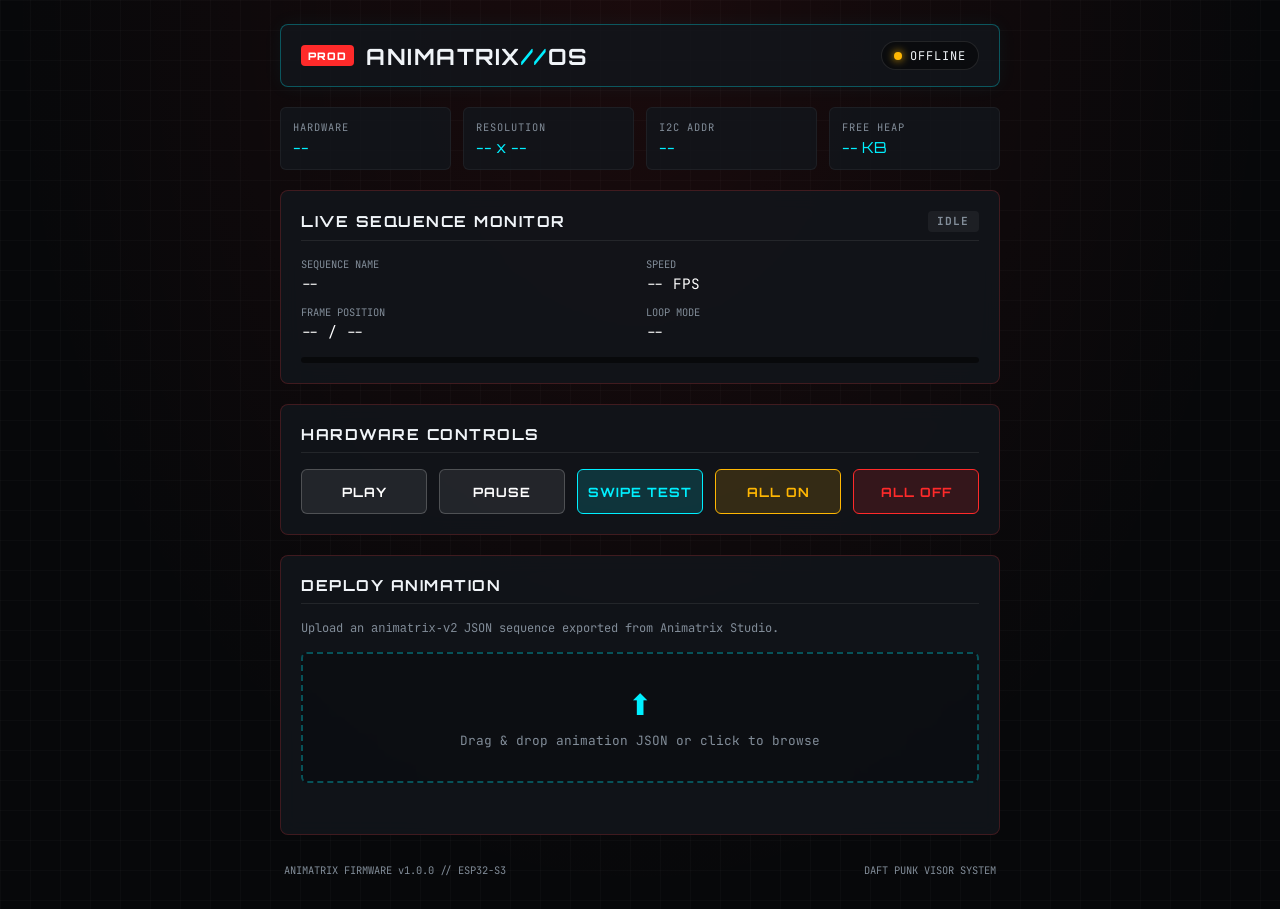
==== firmware/animatrix/data/index.html @ f4d52cc5 "started new firmware (animatrix) with support for new json animation script schema per the website d" ====
<!DOCTYPE html>
<html lang="en">
<head>
    <meta charset="UTF-8">
    <meta name="viewport" content="width=device-width, initial-scale=1.0">
    <title>ANIMATRIX // Matrix Terminal</title>
    <link rel="stylesheet" href="style.css">
    <link rel="preconnect" href="https://fonts.googleapis.com">
    <link rel="preconnect" href="https://fonts.gstatic.com" crossorigin>
    <link href="https://fonts.googleapis.com/css2?family=Orbitron:wght@500;700;900&family=JetBrains+Mono:wght@400;600&display=swap" rel="stylesheet">
</head>
<body>
    <div class="hud-container">
        <!-- Header -->
        <header class="hud-header">
            <div class="brand">
                <div class="brand-badge">PROD</div>
                <h1>ANIMATRIX<span class="highlight">//</span>OS</h1>
            </div>
            <div class="system-status-pill" id="connPill">
                <span class="status-dot"></span>
                <span id="connStatusText">CONNECTING...</span>
            </div>
        </header>

        <!-- Hardware Telemetry Bar -->
        <div class="telemetry-bar">
            <div class="telemetry-item">
                <span class="label">HARDWARE</span>
                <span class="value" id="matrixType">--</span>
            </div>
            <div class="telemetry-item">
                <span class="label">RESOLUTION</span>
                <span class="value" id="matrixRes">-- x --</span>
            </div>
            <div class="telemetry-item">
                <span class="label">I2C ADDR</span>
                <span class="value" id="i2cAddr">--</span>
            </div>
            <div class="telemetry-item">
                <span class="label">FREE HEAP</span>
                <span class="value" id="freeHeap">-- KB</span>
            </div>
        </div>

        <!-- Live Animation Monitor -->
        <section class="panel monitor-panel">
            <div class="panel-header">
                <h2>LIVE SEQUENCE MONITOR</h2>
                <div class="play-state-indicator" id="playStateBadge">IDLE</div>
            </div>
            <div class="anim-meta-grid">
                <div class="meta-field">
                    <span class="meta-label">SEQUENCE NAME</span>
                    <span class="meta-val" id="animName">--</span>
                </div>
                <div class="meta-field">
                    <span class="meta-label">SPEED</span>
                    <span class="meta-val" id="animFps">-- FPS</span>
                </div>
                <div class="meta-field">
                    <span class="meta-label">FRAME POSITION</span>
                    <span class="meta-val" id="animFrames">-- / --</span>
                </div>
                <div class="meta-field">
                    <span class="meta-label">LOOP MODE</span>
                    <span class="meta-val" id="animLoop">--</span>
                </div>
            </div>

            <!-- Frame progress bar -->
            <div class="progress-track">
                <div class="progress-fill" id="frameProgress"></div>
            </div>
        </section>

        <!-- Quick Controls -->
        <section class="panel control-panel">
            <div class="panel-header">
                <h2>HARDWARE CONTROLS</h2>
            </div>
            <div class="btn-grid">
                <button class="btn btn-action" onclick="triggerAction('play')">PLAY</button>
                <button class="btn btn-action" onclick="triggerAction('pause')">PAUSE</button>
                <button class="btn btn-accent" onclick="triggerAction('test')">SWIPE TEST</button>
                <button class="btn btn-warning" onclick="triggerAction('all_on')">ALL ON</button>
                <button class="btn btn-danger" onclick="triggerAction('all_off')">ALL OFF</button>
            </div>
        </section>

        <!-- Animation Upload -->
        <section class="panel upload-panel">
            <div class="panel-header">
                <h2>DEPLOY ANIMATION</h2>
            </div>
            <p class="panel-desc">Upload an <code>animatrix-v2</code> JSON sequence exported from Animatrix Studio.</p>
            
            <div class="drop-zone" id="dropZone">
                <div class="drop-icon">⬆</div>
                <p>Drag & drop animation JSON or click to browse</p>
                <input type="file" id="fileInput" accept=".json" style="display:none">
            </div>

            <div id="statusMessage" class="status-msg"></div>
        </section>

        <footer class="hud-footer">
            <span>ANIMATRIX FIRMWARE v1.0.0 // ESP32-S3</span>
            <span>DAFT PUNK VISOR SYSTEM</span>
        </footer>
    </div>

    <script src="script.js"></script>
</body>
</html>
---- firmware/animatrix/data/style.css ----
:root {
    --bg-dark: #07080a;
    --card-bg: rgba(18, 22, 28, 0.85);
    --border-color: rgba(255, 60, 60, 0.2);
    --border-accent: rgba(0, 240, 255, 0.3);
    --text-primary: #f0f4f8;
    --text-muted: #828d99;
    --red-glow: #ff2a2a;
    --cyan-glow: #00f0ff;
    --warning-yellow: #ffb703;
    --font-heading: 'Orbitron', -apple-system, sans-serif;
    --font-mono: 'JetBrains Mono', monospace;
}

* {
    box-sizing: border-box;
    margin: 0;
    padding: 0;
}

body {
    font-family: var(--font-mono);
    background-color: var(--bg-dark);
    background-image: 
        radial-gradient(ellipse at top, rgba(255, 42, 42, 0.08), transparent 70%),
        linear-gradient(rgba(255, 255, 255, 0.02) 1px, transparent 1px),
        linear-gradient(90deg, rgba(255, 255, 255, 0.02) 1px, transparent 1px);
    background-size: 100% 100%, 30px 30px, 30px 30px;
    color: var(--text-primary);
    min-height: 100vh;
    padding: 1.5rem;
    display: flex;
    justify-content: center;
    align-items: flex-start;
}

.hud-container {
    width: 100%;
    max-width: 720px;
    display: flex;
    flex-direction: column;
    gap: 1.25rem;
}

/* Header */
.hud-header {
    display: flex;
    justify-content: space-between;
    align-items: center;
    padding: 1rem 1.25rem;
    background: var(--card-bg);
    border: 1px solid var(--border-accent);
    border-radius: 8px;
    box-shadow: 0 0 20px rgba(0, 240, 255, 0.05);
}

.brand {
    display: flex;
    align-items: center;
    gap: 0.75rem;
}

.brand-badge {
    font-family: var(--font-heading);
    font-size: 0.65rem;
    font-weight: 900;
    background: var(--red-glow);
    color: #fff;
    padding: 0.2rem 0.45rem;
    border-radius: 4px;
    letter-spacing: 1px;
}

h1 {
    font-family: var(--font-heading);
    font-size: 1.4rem;
    font-weight: 700;
    letter-spacing: 1.5px;
}

.highlight {
    color: var(--cyan-glow);
}

.system-status-pill {
    display: flex;
    align-items: center;
    gap: 0.5rem;
    font-size: 0.75rem;
    letter-spacing: 1px;
    background: rgba(0, 0, 0, 0.4);
    padding: 0.35rem 0.75rem;
    border-radius: 20px;
    border: 1px solid rgba(255, 255, 255, 0.1);
}

.status-dot {
    width: 8px;
    height: 8px;
    border-radius: 50%;
    background: var(--warning-yellow);
    box-shadow: 0 0 8px var(--warning-yellow);
    animation: pulse 2s infinite;
}

.connected .status-dot {
    background: #00ff88;
    box-shadow: 0 0 8px #00ff88;
}

/* Telemetry */
.telemetry-bar {
    display: grid;
    grid-template-columns: repeat(auto-fit, minmax(130px, 1fr));
    gap: 0.75rem;
}

.telemetry-item {
    background: var(--card-bg);
    padding: 0.75rem;
    border-radius: 6px;
    border: 1px solid rgba(255, 255, 255, 0.05);
    display: flex;
    flex-direction: column;
    gap: 0.25rem;
}

.telemetry-item .label {
    font-size: 0.65rem;
    color: var(--text-muted);
    letter-spacing: 1px;
}

.telemetry-item .value {
    font-family: var(--font-heading);
    font-size: 0.95rem;
    color: var(--cyan-glow);
}

/* Panels */
.panel {
    background: var(--card-bg);
    border: 1px solid var(--border-color);
    border-radius: 8px;
    padding: 1.25rem;
    backdrop-filter: blur(10px);
}

.panel-header {
    display: flex;
    justify-content: space-between;
    align-items: center;
    margin-bottom: 1rem;
    border-bottom: 1px solid rgba(255, 255, 255, 0.08);
    padding-bottom: 0.5rem;
}

h2 {
    font-family: var(--font-heading);
    font-size: 0.95rem;
    letter-spacing: 1.5px;
    color: var(--text-primary);
}

.play-state-indicator {
    font-size: 0.7rem;
    font-weight: 700;
    letter-spacing: 1px;
    padding: 0.2rem 0.6rem;
    border-radius: 4px;
    background: rgba(255, 255, 255, 0.05);
    color: var(--text-muted);
}

.play-state-indicator.active {
    background: rgba(0, 240, 255, 0.15);
    color: var(--cyan-glow);
    border: 1px solid var(--cyan-glow);
}

/* Animation Meta */
.anim-meta-grid {
    display: grid;
    grid-template-columns: repeat(2, 1fr);
    gap: 0.75rem;
    margin-bottom: 1rem;
}

.meta-field {
    display: flex;
    flex-direction: column;
    gap: 0.2rem;
}

.meta-label {
    font-size: 0.65rem;
    color: var(--text-muted);
}

.meta-val {
    font-size: 0.9rem;
    color: #fff;
}

.progress-track {
    width: 100%;
    height: 6px;
    background: rgba(0, 0, 0, 0.5);
    border-radius: 3px;
    overflow: hidden;
}

.progress-fill {
    height: 100%;
    width: 0%;
    background: linear-gradient(90deg, var(--red-glow), var(--cyan-glow));
    transition: width 0.1s linear;
}

/* Controls */
.btn-grid {
    display: grid;
    grid-template-columns: repeat(auto-fit, minmax(110px, 1fr));
    gap: 0.75rem;
}

.btn {
    font-family: var(--font-heading);
    font-size: 0.8rem;
    font-weight: 700;
    letter-spacing: 1px;
    padding: 0.85rem 0.5rem;
    border: none;
    border-radius: 6px;
    cursor: pointer;
    transition: all 0.2s ease;
    text-transform: uppercase;
}

.btn:active {
    transform: translateY(1px);
}

.btn-action {
    background: rgba(255, 255, 255, 0.08);
    color: #fff;
    border: 1px solid rgba(255, 255, 255, 0.2);
}

.btn-action:hover {
    background: rgba(255, 255, 255, 0.18);
}

.btn-accent {
    background: rgba(0, 240, 255, 0.15);
    color: var(--cyan-glow);
    border: 1px solid var(--cyan-glow);
}

.btn-accent:hover {
    background: var(--cyan-glow);
    color: #000;
}

.btn-warning {
    background: rgba(255, 183, 3, 0.15);
    color: var(--warning-yellow);
    border: 1px solid var(--warning-yellow);
}

.btn-warning:hover {
    background: var(--warning-yellow);
    color: #000;
}

.btn-danger {
    background: rgba(255, 42, 42, 0.15);
    color: var(--red-glow);
    border: 1px solid var(--red-glow);
}

.btn-danger:hover {
    background: var(--red-glow);
    color: #fff;
}

/* Upload Panel */
.panel-desc {
    font-size: 0.75rem;
    color: var(--text-muted);
    margin-bottom: 1rem;
}

.drop-zone {
    border: 2px dashed rgba(0, 240, 255, 0.3);
    border-radius: 6px;
    padding: 2rem 1rem;
    text-align: center;
    cursor: pointer;
    background: rgba(0, 0, 0, 0.25);
    transition: all 0.2s;
}

.drop-zone:hover, .drop-zone.dragover {
    border-color: var(--cyan-glow);
    background: rgba(0, 240, 255, 0.05);
}

.drop-icon {
    font-size: 1.8rem;
    margin-bottom: 0.5rem;
    color: var(--cyan-glow);
}

.drop-zone p {
    font-size: 0.8rem;
    color: var(--text-muted);
}

.status-msg {
    margin-top: 0.75rem;
    font-size: 0.8rem;
    text-align: center;
    min-height: 1.2rem;
}

/* Footer */
.hud-footer {
    display: flex;
    justify-content: space-between;
    font-size: 0.65rem;
    color: var(--text-muted);
    padding: 0.5rem 0.25rem;
}

@keyframes pulse {
    0%, 100% { opacity: 1; }
    50% { opacity: 0.4; }
}

@media (max-width: 600px) {
    .anim-meta-grid {
        grid-template-columns: 1fr;
    }
    .hud-footer {
        flex-direction: column;
        gap: 0.25rem;
        text-align: center;
    }
}
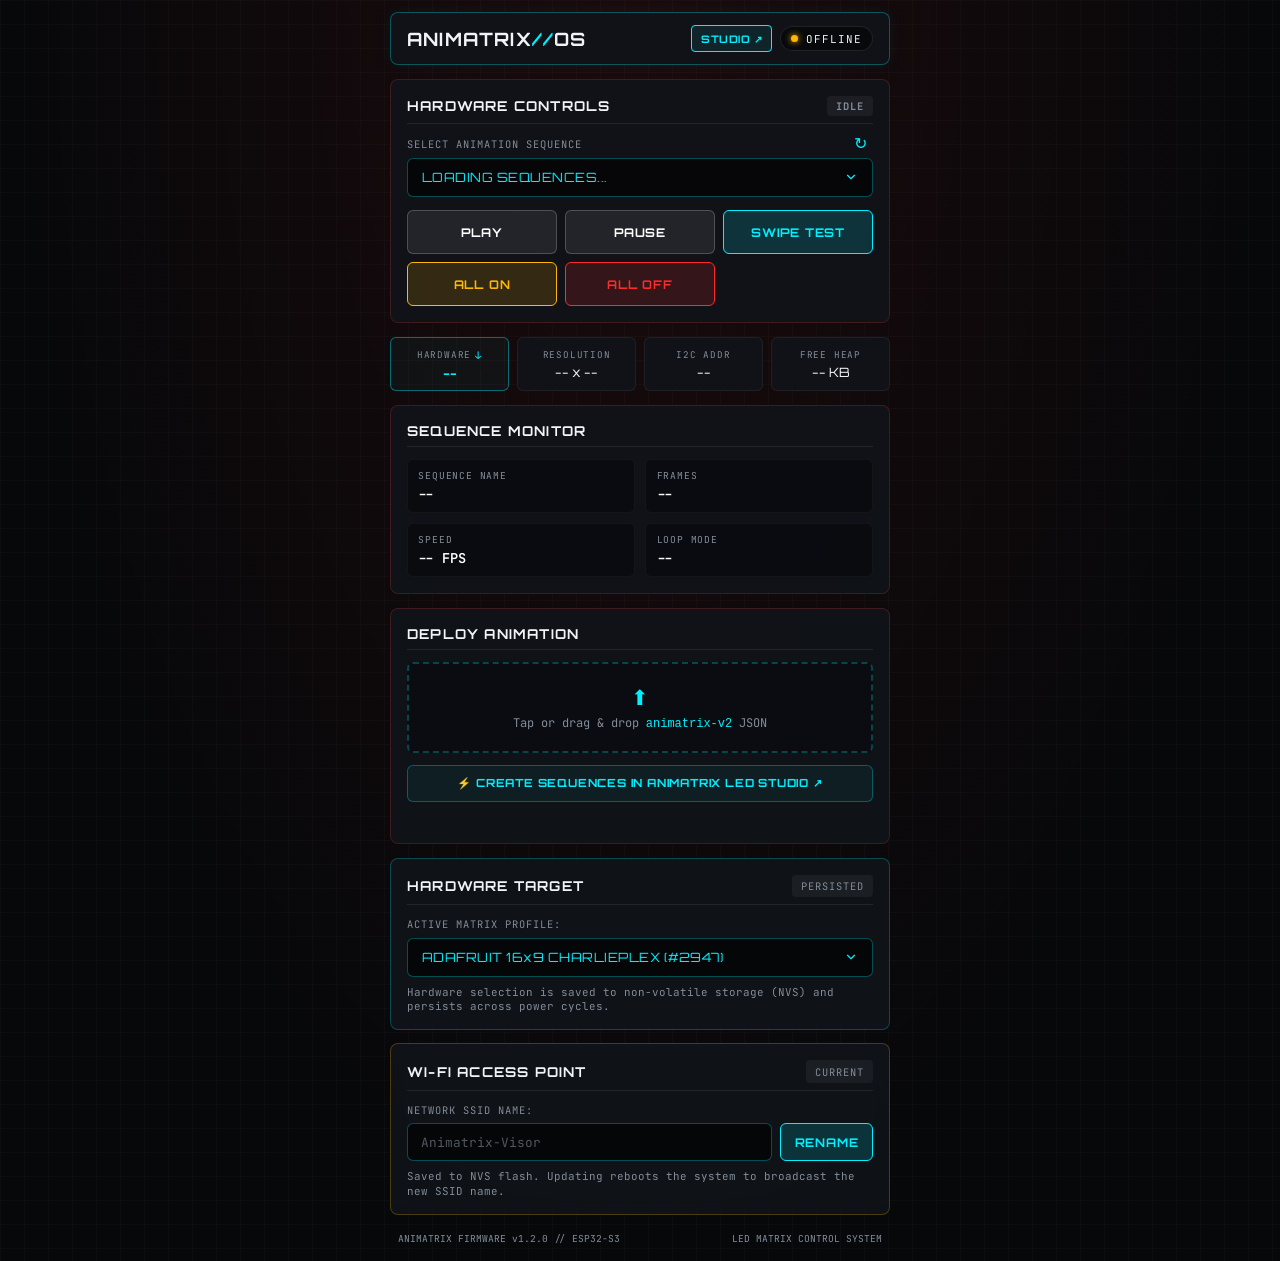
==== commit aa2369da: "embedded web ui functionality tweaks;" ====
--- a/firmware/animatrix/data/index.html
+++ b/firmware/animatrix/data/index.html
@@ -2,7 +2,7 @@
 <html lang="en">
 <head>
     <meta charset="UTF-8">
-    <meta name="viewport" content="width=device-width, initial-scale=1.0">
+    <meta name="viewport" content="width=device-width, initial-scale=1.0, maximum-scale=1.0, user-scalable=no">
     <title>ANIMATRIX // Matrix Terminal</title>
     <link rel="stylesheet" href="style.css">
     <link rel="preconnect" href="https://fonts.googleapis.com">
@@ -14,20 +14,69 @@
         <!-- Header -->
         <header class="hud-header">
             <div class="brand">
-                <div class="brand-badge">PROD</div>
                 <h1>ANIMATRIX<span class="highlight">//</span>OS</h1>
             </div>
-            <div class="system-status-pill" id="connPill">
-                <span class="status-dot"></span>
-                <span id="connStatusText">CONNECTING...</span>
+            <div class="header-actions">
+                <a href="https://joymonkey.github.io/animatrix/" target="_blank" rel="noopener noreferrer" class="studio-link" title="Open Animatrix LED Studio">
+                    STUDIO ↗
+                </a>
+                <div class="system-status-pill" id="connPill">
+                    <span class="status-dot"></span>
+                    <span id="connStatusText">CONNECTING...</span>
+                </div>
             </div>
         </header>
 
+        <!-- Default SSID Customization Prompt Banner -->
+        <div class="ssid-prompt-banner" id="ssidPromptBanner" style="display: none;">
+            <div class="ssid-prompt-header">
+                <div class="ssid-prompt-title">
+                    <span class="warn-icon">⚠</span> CUSTOMIZE ACCESS POINT NAME
+                </div>
+                <button class="prompt-close-btn" onclick="dismissSsidPrompt()">&times;</button>
+            </div>
+            <p class="ssid-prompt-desc">
+                Your visor is using the default Wi-Fi name <code>Animatrix-Visor</code>. In crowded areas with multiple systems, set a unique SSID to avoid conflicts:
+            </p>
+            <div class="ssid-input-row">
+                <input type="text" id="quickSsidInput" class="cyber-input" placeholder="e.g. Animatrix-Visor-01" maxlength="32">
+                <button class="btn btn-warning" onclick="submitSsidChange('quickSsidInput')">RENAME & REBOOT</button>
+            </div>
+        </div>
+
+        <!-- Primary Hardware Controls & Sequence Picker (Top Section) -->
+        <section class="panel control-panel">
+            <div class="panel-header">
+                <h2>HARDWARE CONTROLS</h2>
+                <div class="play-state-indicator" id="playStateBadge">IDLE</div>
+            </div>
+
+            <!-- Stored Animation Selector -->
+            <div class="sequence-select-container">
+                <div class="select-header">
+                    <label for="animSelect">SELECT ANIMATION SEQUENCE</label>
+                    <button class="btn-refresh" onclick="fetchAnimationList()" title="Refresh animation list">↻</button>
+                </div>
+                <select id="animSelect" class="cyber-select" onchange="onAnimationSelected(this.value)">
+                    <option value="">LOADING SEQUENCES...</option>
+                </select>
+            </div>
+
+            <!-- Action Buttons Grid -->
+            <div class="btn-grid">
+                <button class="btn btn-action" id="btnPlay" onclick="triggerAction('play')">PLAY</button>
+                <button class="btn btn-action" id="btnPause" onclick="triggerAction('pause')">PAUSE</button>
+                <button class="btn btn-accent" onclick="triggerAction('test')">SWIPE TEST</button>
+                <button class="btn btn-warning" onclick="triggerAction('all_on')">ALL ON</button>
+                <button class="btn btn-danger" onclick="triggerAction('all_off')">ALL OFF</button>
+            </div>
+        </section>
+
         <!-- Hardware Telemetry Bar -->
         <div class="telemetry-bar">
-            <div class="telemetry-item">
-                <span class="label">HARDWARE</span>
-                <span class="value" id="matrixType">--</span>
+            <div class="telemetry-item interactive" onclick="scrollToHardware()" title="Tap to configure hardware target">
+                <span class="label">HARDWARE <span class="edit-icon">↓</span></span>
+                <span class="value highlight-val" id="matrixType">--</span>
             </div>
             <div class="telemetry-item">
                 <span class="label">RESOLUTION</span>
@@ -43,11 +92,10 @@
             </div>
         </div>
 
-        <!-- Live Animation Monitor -->
+        <!-- Live Sequence Monitor -->
         <section class="panel monitor-panel">
             <div class="panel-header">
-                <h2>LIVE SEQUENCE MONITOR</h2>
-                <div class="play-state-indicator" id="playStateBadge">IDLE</div>
+                <h2>SEQUENCE MONITOR</h2>
             </div>
             <div class="anim-meta-grid">
                 <div class="meta-field">
@@ -55,59 +103,84 @@
                     <span class="meta-val" id="animName">--</span>
                 </div>
                 <div class="meta-field">
+                    <span class="meta-label">FRAMES</span>
+                    <span class="meta-val" id="animFrames">--</span>
+                </div>
+                <div class="meta-field">
                     <span class="meta-label">SPEED</span>
                     <span class="meta-val" id="animFps">-- FPS</span>
-                </div>
-                <div class="meta-field">
-                    <span class="meta-label">FRAME POSITION</span>
-                    <span class="meta-val" id="animFrames">-- / --</span>
                 </div>
                 <div class="meta-field">
                     <span class="meta-label">LOOP MODE</span>
                     <span class="meta-val" id="animLoop">--</span>
                 </div>
             </div>
-
-            <!-- Frame progress bar -->
-            <div class="progress-track">
-                <div class="progress-fill" id="frameProgress"></div>
-            </div>
         </section>
 
-        <!-- Quick Controls -->
-        <section class="panel control-panel">
-            <div class="panel-header">
-                <h2>HARDWARE CONTROLS</h2>
-            </div>
-            <div class="btn-grid">
-                <button class="btn btn-action" onclick="triggerAction('play')">PLAY</button>
-                <button class="btn btn-action" onclick="triggerAction('pause')">PAUSE</button>
-                <button class="btn btn-accent" onclick="triggerAction('test')">SWIPE TEST</button>
-                <button class="btn btn-warning" onclick="triggerAction('all_on')">ALL ON</button>
-                <button class="btn btn-danger" onclick="triggerAction('all_off')">ALL OFF</button>
-            </div>
-        </section>
-
-        <!-- Animation Upload -->
+        <!-- Deploy Animation Upload -->
         <section class="panel upload-panel">
             <div class="panel-header">
                 <h2>DEPLOY ANIMATION</h2>
             </div>
-            <p class="panel-desc">Upload an <code>animatrix-v2</code> JSON sequence exported from Animatrix Studio.</p>
-            
             <div class="drop-zone" id="dropZone">
                 <div class="drop-icon">⬆</div>
-                <p>Drag & drop animation JSON or click to browse</p>
+                <p>Tap or drag & drop <code>animatrix-v2</code> JSON</p>
                 <input type="file" id="fileInput" accept=".json" style="display:none">
             </div>
-
+            <div class="studio-banner">
+                <a href="https://joymonkey.github.io/animatrix/" target="_blank" rel="noopener noreferrer" class="studio-banner-link">
+                    ⚡ CREATE SEQUENCES IN ANIMATRIX LED STUDIO ↗
+                </a>
+            </div>
             <div id="statusMessage" class="status-msg"></div>
         </section>
 
+        <!-- Matrix Hardware Target Selection (Bottom) -->
+        <section class="panel hardware-panel" id="hardwareSection">
+            <div class="panel-header">
+                <h2>HARDWARE TARGET</h2>
+                <span class="save-indicator" id="saveIndicator">PERSISTED</span>
+            </div>
+            <div class="hardware-select-row">
+                <label for="matrixSelect">ACTIVE MATRIX PROFILE:</label>
+                <select id="matrixSelect" class="cyber-select" onchange="selectMatrixHardware(this.value)">
+                    <option value="adafruit_16x9">ADAFRUIT 16x9 CHARLIEPLEX (#2947)</option>
+                    <option value="custom_40x3">CUSTOM 40x3 VISOR FLEX MATRIX</option>
+                </select>
+            </div>
+            <p class="panel-desc">Hardware selection is saved to non-volatile storage (NVS) and persists across power cycles.</p>
+        </section>
+
+        <!-- Wi-Fi Access Point Customization (Bottom) -->
+        <section class="panel wifi-panel" id="wifiSection">
+            <div class="panel-header">
+                <h2>WI-FI ACCESS POINT</h2>
+                <span class="save-indicator" id="wifiIndicator">CURRENT</span>
+            </div>
+            <div class="hardware-select-row">
+                <label for="bottomSsidInput">NETWORK SSID NAME:</label>
+                <div class="input-with-btn">
+                    <input type="text" id="bottomSsidInput" class="cyber-input" placeholder="Animatrix-Visor" maxlength="32">
+                    <button class="btn btn-accent" onclick="submitSsidChange('bottomSsidInput')">RENAME</button>
+                </div>
+            </div>
+            <p class="panel-desc">Saved to NVS flash. Updating reboots the system to broadcast the new SSID name.</p>
+        </section>
+
+        <!-- Footer -->
         <footer class="hud-footer">
-            <span>ANIMATRIX FIRMWARE v1.0.0 // ESP32-S3</span>
-            <span>DAFT PUNK VISOR SYSTEM</span>
+            <span>ANIMATRIX FIRMWARE v1.2.0 // ESP32-S3</span>
+            <span>LED MATRIX CONTROL SYSTEM</span>
         </footer>
+    </div>
+
+    <!-- Fullscreen Reboot Overlay Modal -->
+    <div class="modal-backdrop" id="rebootModal">
+        <div class="modal-sheet reboot-sheet">
+            <div class="reboot-spinner">⚡</div>
+            <h3>ACCESS POINT RESTARTING</h3>
+            <p id="rebootMsg">Network name updated. Please reconnect your phone to the new Wi-Fi network.</p>
+        </div>
     </div>
 
     <script src="script.js"></script>
--- a/firmware/animatrix/data/style.css
+++ b/firmware/animatrix/data/style.css
@@ -1,6 +1,6 @@
 :root {
     --bg-dark: #07080a;
-    --card-bg: rgba(18, 22, 28, 0.85);
+    --card-bg: rgba(16, 20, 26, 0.88);
     --border-color: rgba(255, 60, 60, 0.2);
     --border-accent: rgba(0, 240, 255, 0.3);
     --text-primary: #f0f4f8;
@@ -8,6 +8,7 @@
     --red-glow: #ff2a2a;
     --cyan-glow: #00f0ff;
     --warning-yellow: #ffb703;
+    --green-glow: #00ff88;
     --font-heading: 'Orbitron', -apple-system, sans-serif;
     --font-mono: 'JetBrains Mono', monospace;
 }
@@ -16,6 +17,7 @@
     box-sizing: border-box;
     margin: 0;
     padding: 0;
+    -webkit-tap-highlight-color: transparent;
 }
 
 body {
@@ -25,10 +27,10 @@
         radial-gradient(ellipse at top, rgba(255, 42, 42, 0.08), transparent 70%),
         linear-gradient(rgba(255, 255, 255, 0.02) 1px, transparent 1px),
         linear-gradient(90deg, rgba(255, 255, 255, 0.02) 1px, transparent 1px);
-    background-size: 100% 100%, 30px 30px, 30px 30px;
+    background-size: 100% 100%, 24px 24px, 24px 24px;
     color: var(--text-primary);
     min-height: 100vh;
-    padding: 1.5rem;
+    padding: 0.75rem;
     display: flex;
     justify-content: center;
     align-items: flex-start;
@@ -36,10 +38,10 @@
 
 .hud-container {
     width: 100%;
-    max-width: 720px;
+    max-width: 500px;
     display: flex;
     flex-direction: column;
-    gap: 1.25rem;
+    gap: 0.85rem;
 }
 
 /* Header */
@@ -47,94 +49,80 @@
     display: flex;
     justify-content: space-between;
     align-items: center;
-    padding: 1rem 1.25rem;
+    padding: 0.75rem 1rem;
     background: var(--card-bg);
     border: 1px solid var(--border-accent);
     border-radius: 8px;
-    box-shadow: 0 0 20px rgba(0, 240, 255, 0.05);
+    box-shadow: 0 0 16px rgba(0, 240, 255, 0.06);
 }
 
 .brand {
     display: flex;
     align-items: center;
-    gap: 0.75rem;
-}
-
-.brand-badge {
+}
+
+h1 {
+    font-family: var(--font-heading);
+    font-size: 1.15rem;
+    font-weight: 700;
+    letter-spacing: 1.2px;
+}
+
+.highlight {
+    color: var(--cyan-glow);
+}
+
+.header-actions {
+    display: flex;
+    align-items: center;
+    gap: 0.5rem;
+}
+
+.studio-link {
     font-family: var(--font-heading);
     font-size: 0.65rem;
-    font-weight: 900;
-    background: var(--red-glow);
-    color: #fff;
-    padding: 0.2rem 0.45rem;
+    font-weight: 700;
+    color: var(--cyan-glow);
+    text-decoration: none;
+    padding: 0.35rem 0.55rem;
+    border: 1px solid var(--cyan-glow);
     border-radius: 4px;
+    background: rgba(0, 240, 255, 0.08);
+    letter-spacing: 0.5px;
+    transition: all 0.2s ease;
+    white-space: nowrap;
+}
+
+.studio-link:hover, .studio-link:active {
+    background: var(--cyan-glow);
+    color: #000;
+    box-shadow: 0 0 8px var(--cyan-glow);
+}
+
+.system-status-pill {
+    display: flex;
+    align-items: center;
+    gap: 0.45rem;
+    font-size: 0.68rem;
     letter-spacing: 1px;
-}
-
-h1 {
-    font-family: var(--font-heading);
-    font-size: 1.4rem;
-    font-weight: 700;
-    letter-spacing: 1.5px;
-}
-
-.highlight {
-    color: var(--cyan-glow);
-}
-
-.system-status-pill {
-    display: flex;
-    align-items: center;
-    gap: 0.5rem;
-    font-size: 0.75rem;
-    letter-spacing: 1px;
-    background: rgba(0, 0, 0, 0.4);
-    padding: 0.35rem 0.75rem;
+    background: rgba(0, 0, 0, 0.5);
+    padding: 0.3rem 0.65rem;
     border-radius: 20px;
     border: 1px solid rgba(255, 255, 255, 0.1);
 }
 
 .status-dot {
-    width: 8px;
-    height: 8px;
+    width: 7px;
+    height: 7px;
     border-radius: 50%;
     background: var(--warning-yellow);
-    box-shadow: 0 0 8px var(--warning-yellow);
+    box-shadow: 0 0 6px var(--warning-yellow);
     animation: pulse 2s infinite;
 }
 
 .connected .status-dot {
-    background: #00ff88;
-    box-shadow: 0 0 8px #00ff88;
-}
-
-/* Telemetry */
-.telemetry-bar {
-    display: grid;
-    grid-template-columns: repeat(auto-fit, minmax(130px, 1fr));
-    gap: 0.75rem;
-}
-
-.telemetry-item {
-    background: var(--card-bg);
-    padding: 0.75rem;
-    border-radius: 6px;
-    border: 1px solid rgba(255, 255, 255, 0.05);
-    display: flex;
-    flex-direction: column;
-    gap: 0.25rem;
-}
-
-.telemetry-item .label {
-    font-size: 0.65rem;
-    color: var(--text-muted);
-    letter-spacing: 1px;
-}
-
-.telemetry-item .value {
-    font-family: var(--font-heading);
-    font-size: 0.95rem;
-    color: var(--cyan-glow);
+    background: var(--green-glow);
+    box-shadow: 0 0 6px var(--green-glow);
 }
 
 /* Panels */
@@ -142,31 +130,32 @@
     background: var(--card-bg);
     border: 1px solid var(--border-color);
     border-radius: 8px;
-    padding: 1.25rem;
+    padding: 1rem;
     backdrop-filter: blur(10px);
+    transition: border-color 0.3s ease, box-shadow 0.3s ease;
 }
 
 .panel-header {
     display: flex;
     justify-content: space-between;
     align-items: center;
-    margin-bottom: 1rem;
+    margin-bottom: 0.75rem;
     border-bottom: 1px solid rgba(255, 255, 255, 0.08);
-    padding-bottom: 0.5rem;
+    padding-bottom: 0.45rem;
 }
 
 h2 {
     font-family: var(--font-heading);
-    font-size: 0.95rem;
-    letter-spacing: 1.5px;
+    font-size: 0.85rem;
+    letter-spacing: 1.2px;
     color: var(--text-primary);
 }
 
 .play-state-indicator {
-    font-size: 0.7rem;
+    font-size: 0.65rem;
     font-weight: 700;
     letter-spacing: 1px;
-    padding: 0.2rem 0.6rem;
+    padding: 0.2rem 0.55rem;
     border-radius: 4px;
     background: rgba(255, 255, 255, 0.05);
     color: var(--text-muted);
@@ -178,67 +167,108 @@
     border: 1px solid var(--cyan-glow);
 }
 
-/* Animation Meta */
-.anim-meta-grid {
-    display: grid;
-    grid-template-columns: repeat(2, 1fr);
-    gap: 0.75rem;
-    margin-bottom: 1rem;
-}
-
-.meta-field {
-    display: flex;
-    flex-direction: column;
-    gap: 0.2rem;
-}
-
-.meta-label {
+.play-state-indicator.paused {
+    background: rgba(255, 183, 3, 0.15);
+    color: var(--warning-yellow);
+    border: 1px solid var(--warning-yellow);
+}
+
+/* Primary Hardware Controls & Sequence Picker */
+.sequence-select-container {
+    margin-bottom: 0.85rem;
+}
+
+.select-header {
+    display: flex;
+    justify-content: space-between;
+    align-items: center;
+    margin-bottom: 0.35rem;
+}
+
+.select-header label {
     font-size: 0.65rem;
     color: var(--text-muted);
-}
-
-.meta-val {
-    font-size: 0.9rem;
+    letter-spacing: 1px;
+}
+
+.btn-refresh {
+    background: transparent;
+    border: none;
+    color: var(--cyan-glow);
+    font-size: 1rem;
+    cursor: pointer;
+    padding: 0 0.4rem;
+    line-height: 1;
+    transition: transform 0.2s;
+}
+
+.btn-refresh:active {
+    transform: rotate(180deg);
+}
+
+.cyber-select {
+    width: 100%;
+    padding: 0.65rem 0.85rem;
+    font-family: var(--font-heading);
+    font-size: 0.8rem;
+    letter-spacing: 0.5px;
+    color: var(--cyan-glow);
+    background-color: rgba(0, 0, 0, 0.6);
+    border: 1px solid var(--border-accent);
+    border-radius: 6px;
+    outline: none;
+    cursor: pointer;
+    transition: all 0.2s ease;
+    appearance: none;
+    -webkit-appearance: none;
+    background-image: url("data:image/svg+xml;charset=UTF-8,%3csvg xmlns='http://www.w3.org/2000/svg' viewBox='0 0 24 24' fill='none' stroke='%2300f0ff' stroke-width='2' stroke-linecap='round' stroke-linejoin='round'%3e%3cpolyline points='6 9 12 15 18 9'%3e%3c/polyline%3e%3c/svg%3e");
+    background-repeat: no-repeat;
+    background-position: right 0.85rem center;
+    background-size: 0.9rem;
+}
+
+.cyber-select:hover, .cyber-select:focus {
+    border-color: var(--cyan-glow);
+    box-shadow: 0 0 10px rgba(0, 240, 255, 0.2);
+}
+
+.cyber-select option {
+    background: #0d1117;
     color: #fff;
-}
-
-.progress-track {
-    width: 100%;
-    height: 6px;
-    background: rgba(0, 0, 0, 0.5);
-    border-radius: 3px;
-    overflow: hidden;
-}
-
-.progress-fill {
-    height: 100%;
-    width: 0%;
-    background: linear-gradient(90deg, var(--red-glow), var(--cyan-glow));
-    transition: width 0.1s linear;
-}
-
-/* Controls */
+    font-family: var(--font-mono);
+}
+
+/* Control Buttons Grid */
 .btn-grid {
     display: grid;
-    grid-template-columns: repeat(auto-fit, minmax(110px, 1fr));
-    gap: 0.75rem;
+    grid-template-columns: repeat(3, 1fr);
+    gap: 0.5rem;
+}
+
+.btn-grid button:nth-child(4),
+.btn-grid button:nth-child(5) {
+    grid-column: span 1.5;
 }
 
 .btn {
     font-family: var(--font-heading);
-    font-size: 0.8rem;
+    font-size: 0.75rem;
     font-weight: 700;
-    letter-spacing: 1px;
-    padding: 0.85rem 0.5rem;
+    letter-spacing: 0.8px;
+    padding: 0.75rem 0.4rem;
+    min-height: 44px;
     border: none;
     border-radius: 6px;
     cursor: pointer;
-    transition: all 0.2s ease;
+    transition: all 0.15s ease;
     text-transform: uppercase;
+    display: flex;
+    align-items: center;
+    justify-content: center;
 }
 
 .btn:active {
-    transform: translateY(1px);
+    transform: scale(0.97);
 }
 
 .btn-action {
@@ -248,7 +278,7 @@
 }
 
 .btn-action:hover {
-    background: rgba(255, 255, 255, 0.18);
+    background: rgba(255, 255, 255, 0.16);
 }
 
 .btn-accent {
@@ -284,17 +314,106 @@
     color: #fff;
 }
 
+/* Telemetry Bar */
+.telemetry-bar {
+    display: grid;
+    grid-template-columns: repeat(4, 1fr);
+    gap: 0.5rem;
+}
+
+.telemetry-item {
+    background: var(--card-bg);
+    padding: 0.6rem 0.5rem;
+    border-radius: 6px;
+    border: 1px solid rgba(255, 255, 255, 0.06);
+    display: flex;
+    flex-direction: column;
+    justify-content: center;
+    gap: 0.2rem;
+    text-align: center;
+}
+
+.telemetry-item.interactive {
+    cursor: pointer;
+    border-color: rgba(0, 240, 255, 0.4);
+    background: rgba(0, 240, 255, 0.04);
+    transition: all 0.2s ease;
+}
+
+.telemetry-item.interactive:hover,
+.telemetry-item.interactive:active {
+    background: rgba(0, 240, 255, 0.12);
+    border-color: var(--cyan-glow);
+    box-shadow: 0 0 10px rgba(0, 240, 255, 0.25);
+    transform: translateY(-1px);
+}
+
+.telemetry-item .label {
+    font-size: 0.58rem;
+    color: var(--text-muted);
+    letter-spacing: 0.8px;
+    display: flex;
+    align-items: center;
+    justify-content: center;
+    gap: 0.25rem;
+}
+
+.edit-icon {
+    color: var(--cyan-glow);
+    font-size: 0.65rem;
+}
+
+.telemetry-item .value {
+    font-family: var(--font-heading);
+    font-size: 0.8rem;
+    color: var(--text-primary);
+    white-space: nowrap;
+    overflow: hidden;
+    text-overflow: ellipsis;
+}
+
+.telemetry-item .value.highlight-val {
+    color: var(--cyan-glow);
+    font-weight: 700;
+}
+
+/* Sequence Monitor */
+.anim-meta-grid {
+    display: grid;
+    grid-template-columns: repeat(2, 1fr);
+    gap: 0.65rem;
+}
+
+.meta-field {
+    background: rgba(0, 0, 0, 0.3);
+    padding: 0.55rem 0.65rem;
+    border-radius: 6px;
+    border: 1px solid rgba(255, 255, 255, 0.04);
+    display: flex;
+    flex-direction: column;
+    gap: 0.2rem;
+}
+
+.meta-label {
+    font-size: 0.6rem;
+    color: var(--text-muted);
+    letter-spacing: 0.8px;
+}
+
+.meta-val {
+    font-size: 0.85rem;
+    font-weight: 600;
+    color: #fff;
+    white-space: nowrap;
+    overflow: hidden;
+    text-overflow: ellipsis;
+}
+
 /* Upload Panel */
-.panel-desc {
-    font-size: 0.75rem;
-    color: var(--text-muted);
-    margin-bottom: 1rem;
-}
-
 .drop-zone {
-    border: 2px dashed rgba(0, 240, 255, 0.3);
+    border: 2px dashed rgba(0, 240, 255, 0.25);
     border-radius: 6px;
-    padding: 2rem 1rem;
+    padding: 1.25rem 1rem;
     text-align: center;
     cursor: pointer;
     background: rgba(0, 0, 0, 0.25);
@@ -307,44 +426,289 @@
 }
 
 .drop-icon {
-    font-size: 1.8rem;
+    font-size: 1.3rem;
+    margin-bottom: 0.25rem;
+    color: var(--cyan-glow);
+}
+
+.drop-zone p {
+    font-size: 0.75rem;
+    color: var(--text-muted);
+}
+
+.drop-zone p code {
+    color: var(--cyan-glow);
+}
+
+/* Studio Banner Link */
+.studio-banner {
+    margin-top: 0.75rem;
+}
+
+.studio-banner-link {
+    display: block;
+    font-family: var(--font-heading);
+    font-size: 0.7rem;
+    font-weight: 700;
+    color: var(--cyan-glow);
+    text-decoration: none;
+    text-align: center;
+    padding: 0.65rem 0.75rem;
+    border: 1px solid rgba(0, 240, 255, 0.3);
+    border-radius: 6px;
+    background: rgba(0, 240, 255, 0.05);
+    letter-spacing: 0.8px;
+    transition: all 0.2s ease;
+}
+
+.studio-banner-link:hover, .studio-banner-link:active {
+    background: rgba(0, 240, 255, 0.15);
+    border-color: var(--cyan-glow);
+    box-shadow: 0 0 12px rgba(0, 240, 255, 0.2);
+}
+
+.status-msg {
+    margin-top: 0.5rem;
+    font-size: 0.75rem;
+    text-align: center;
+    min-height: 1.1rem;
+    font-weight: 600;
+}
+
+/* Hardware Selection Panel (Bottom Section) */
+.hardware-panel {
+    border-color: rgba(0, 240, 255, 0.25);
+}
+
+.hardware-panel.highlight-section {
+    border-color: var(--cyan-glow);
+    box-shadow: 0 0 18px rgba(0, 240, 255, 0.35);
+}
+
+.hardware-select-row {
+    display: flex;
+    flex-direction: column;
+    gap: 0.4rem;
     margin-bottom: 0.5rem;
-    color: var(--cyan-glow);
-}
-
-.drop-zone p {
+}
+
+.hardware-select-row label {
+    font-size: 0.65rem;
+    color: var(--text-muted);
+    letter-spacing: 1px;
+}
+
+.panel-desc {
+    font-size: 0.68rem;
+    color: var(--text-muted);
+    line-height: 1.3;
+}
+
+.save-indicator {
+    font-size: 0.65rem;
+    letter-spacing: 1px;
+    padding: 0.2rem 0.5rem;
+    border-radius: 4px;
+    background: rgba(255, 255, 255, 0.05);
+    color: var(--text-muted);
+    border: 1px solid transparent;
+    transition: all 0.3s;
+}
+
+.save-indicator.saving {
+    color: var(--warning-yellow);
+    background: rgba(255, 183, 3, 0.15);
+    border-color: var(--warning-yellow);
+}
+
+.save-indicator.saved {
+    color: #4ade80;
+    background: rgba(74, 222, 128, 0.15);
+    border-color: #4ade80;
+}
+
+/* Default SSID Prompt Banner */
+.ssid-prompt-banner {
+    background: rgba(255, 183, 3, 0.08);
+    border: 1px solid var(--warning-yellow);
+    border-radius: 8px;
+    padding: 0.75rem 0.9rem;
+    box-shadow: 0 0 16px rgba(255, 183, 3, 0.15);
+}
+
+.ssid-prompt-header {
+    display: flex;
+    justify-content: space-between;
+    align-items: center;
+    margin-bottom: 0.35rem;
+}
+
+.ssid-prompt-title {
+    font-family: var(--font-heading);
+    font-size: 0.75rem;
+    font-weight: 700;
+    color: var(--warning-yellow);
+    letter-spacing: 1px;
+    display: flex;
+    align-items: center;
+    gap: 0.4rem;
+}
+
+.warn-icon {
+    font-size: 0.85rem;
+}
+
+.prompt-close-btn {
+    background: transparent;
+    border: none;
+    color: var(--text-muted);
+    font-size: 1.2rem;
+    cursor: pointer;
+    line-height: 1;
+    padding: 0 0.2rem;
+}
+
+.prompt-close-btn:hover {
+    color: #fff;
+}
+
+.ssid-prompt-desc {
+    font-size: 0.72rem;
+    color: var(--text-primary);
+    line-height: 1.35;
+    margin-bottom: 0.6rem;
+}
+
+.ssid-prompt-desc code {
+    color: var(--cyan-glow);
+    background: rgba(0, 0, 0, 0.4);
+    padding: 0.1rem 0.3rem;
+    border-radius: 3px;
+}
+
+.ssid-input-row, .input-with-btn {
+    display: flex;
+    gap: 0.5rem;
+}
+
+.ssid-input-row .btn, .input-with-btn .btn {
+    min-height: 38px;
+    white-space: nowrap;
+    padding: 0 0.85rem;
+}
+
+.cyber-input {
+    flex: 1;
+    background: rgba(0, 0, 0, 0.6);
+    border: 1px solid var(--border-accent);
+    border-radius: 6px;
+    padding: 0.6rem 0.8rem;
+    color: #fff;
+    font-family: var(--font-mono);
     font-size: 0.8rem;
-    color: var(--text-muted);
-}
-
-.status-msg {
-    margin-top: 0.75rem;
+    outline: none;
+    transition: all 0.2s ease;
+}
+
+.cyber-input:focus {
+    border-color: var(--cyan-glow);
+    box-shadow: 0 0 10px rgba(0, 240, 255, 0.2);
+}
+
+.cyber-input::placeholder {
+    color: var(--text-muted);
+    opacity: 0.6;
+}
+
+/* Wi-Fi Panel */
+.wifi-panel {
+    border-color: rgba(255, 183, 3, 0.25);
+}
+
+/* Reboot Overlay Modal */
+.modal-backdrop {
+    position: fixed;
+    top: 0;
+    left: 0;
+    right: 0;
+    bottom: 0;
+    background: rgba(0, 0, 0, 0.85);
+    backdrop-filter: blur(8px);
+    display: flex;
+    justify-content: center;
+    align-items: center;
+    padding: 1rem;
+    z-index: 9999;
+    opacity: 0;
+    visibility: hidden;
+    transition: opacity 0.2s ease, visibility 0.2s ease;
+}
+
+.modal-backdrop.visible {
+    opacity: 1;
+    visibility: visible;
+}
+
+.modal-sheet {
+    background: #0d1117;
+    border: 1px solid var(--cyan-glow);
+    box-shadow: 0 0 25px rgba(0, 240, 255, 0.25);
+    border-radius: 10px;
+    width: 100%;
+    max-width: 380px;
+    padding: 1.5rem;
+    text-align: center;
+}
+
+.reboot-spinner {
+    font-size: 2.5rem;
+    color: var(--cyan-glow);
+    margin-bottom: 0.75rem;
+    animation: spinPulse 1s infinite alternate;
+}
+
+.reboot-sheet h3 {
+    font-family: var(--font-heading);
+    font-size: 1rem;
+    color: var(--cyan-glow);
+    margin-bottom: 0.5rem;
+    letter-spacing: 1px;
+}
+
+.reboot-sheet p {
     font-size: 0.8rem;
-    text-align: center;
-    min-height: 1.2rem;
+    color: var(--text-primary);
+    line-height: 1.45;
+}
+
+@keyframes spinPulse {
+    0% { transform: scale(0.9); opacity: 0.7; }
+    100% { transform: scale(1.15); opacity: 1; filter: drop-shadow(0 0 10px var(--cyan-glow)); }
 }
 
 /* Footer */
 .hud-footer {
     display: flex;
     justify-content: space-between;
-    font-size: 0.65rem;
-    color: var(--text-muted);
-    padding: 0.5rem 0.25rem;
+    font-size: 0.6rem;
+    color: var(--text-muted);
+    padding: 0.25rem 0.5rem;
 }
 
 @keyframes pulse {
     0%, 100% { opacity: 1; }
-    50% { opacity: 0.4; }
-}
-
-@media (max-width: 600px) {
-    .anim-meta-grid {
-        grid-template-columns: 1fr;
+    50% { opacity: 0.35; }
+}
+
+/* Small mobile screens */
+@media (max-width: 380px) {
+    .telemetry-bar {
+        grid-template-columns: repeat(2, 1fr);
     }
-    .hud-footer {
-        flex-direction: column;
-        gap: 0.25rem;
-        text-align: center;
+    .hud-header {
+        padding: 0.6rem 0.75rem;
     }
-}
+    h1 {
+        font-size: 1rem;
+    }
+}
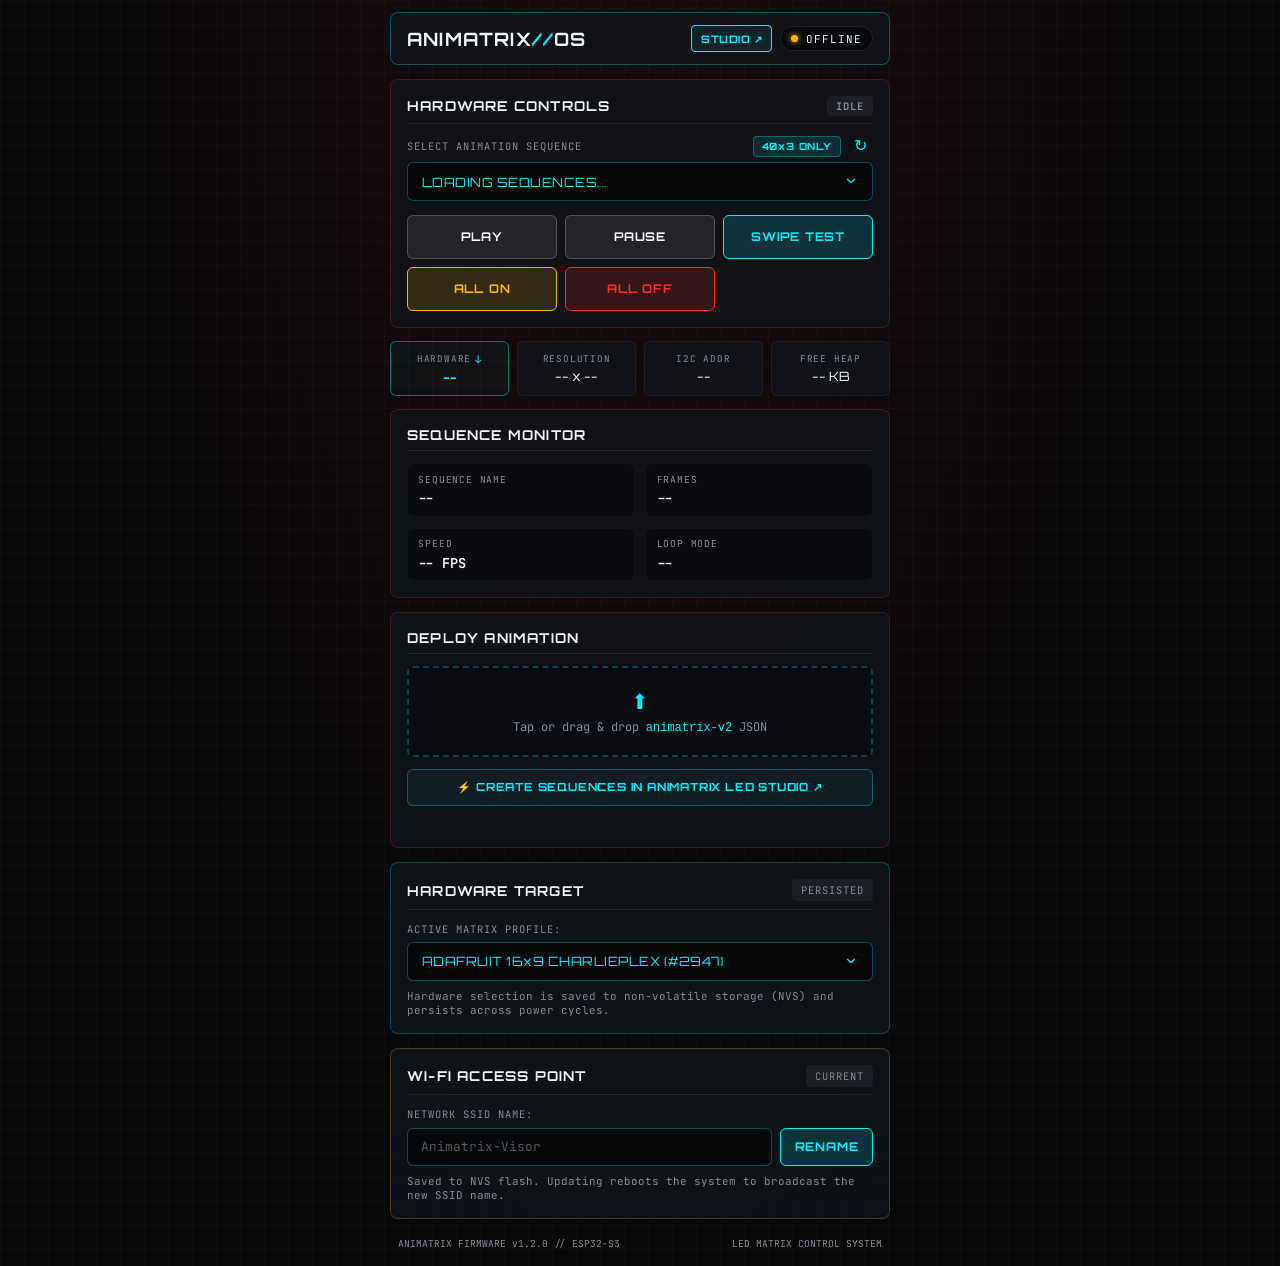
==== commit cc2381ff: "added startup scripting" ====
--- a/firmware/animatrix/data/index.html
+++ b/firmware/animatrix/data/index.html
@@ -55,7 +55,10 @@
             <div class="sequence-select-container">
                 <div class="select-header">
                     <label for="animSelect">SELECT ANIMATION SEQUENCE</label>
-                    <button class="btn-refresh" onclick="fetchAnimationList()" title="Refresh animation list">↻</button>
+                    <div class="select-actions">
+                        <button id="filterToggleBtn" class="btn-filter-toggle" onclick="toggleMatrixFilter()" title="Filter by active matrix resolution">40x3 ONLY</button>
+                        <button class="btn-refresh" onclick="fetchAnimationList()" title="Refresh animation list">↻</button>
+                    </div>
                 </div>
                 <select id="animSelect" class="cyber-select" onchange="onAnimationSelected(this.value)">
                     <option value="">LOADING SEQUENCES...</option>
--- a/firmware/animatrix/data/style.css
+++ b/firmware/animatrix/data/style.css
@@ -191,6 +191,43 @@
     letter-spacing: 1px;
 }
 
+.select-actions {
+    display: flex;
+    align-items: center;
+    gap: 0.4rem;
+}
+
+.btn-filter-toggle {
+    background: rgba(0, 240, 255, 0.12);
+    border: 1px solid var(--border-accent);
+    color: var(--cyan-glow);
+    font-family: var(--font-heading);
+    font-size: 0.62rem;
+    font-weight: 700;
+    letter-spacing: 0.8px;
+    padding: 0.2rem 0.5rem;
+    border-radius: 4px;
+    cursor: pointer;
+    transition: all 0.2s ease;
+    line-height: 1.2;
+}
+
+.btn-filter-toggle:hover {
+    background: rgba(0, 240, 255, 0.25);
+    box-shadow: 0 0 8px rgba(0, 240, 255, 0.3);
+}
+
+.btn-filter-toggle.all-mode {
+    background: rgba(255, 255, 255, 0.08);
+    border-color: rgba(255, 255, 255, 0.2);
+    color: var(--text-muted);
+}
+
+.btn-filter-toggle.all-mode:hover {
+    background: rgba(255, 255, 255, 0.15);
+    color: var(--text-primary);
+}
+
 .btn-refresh {
     background: transparent;
     border: none;
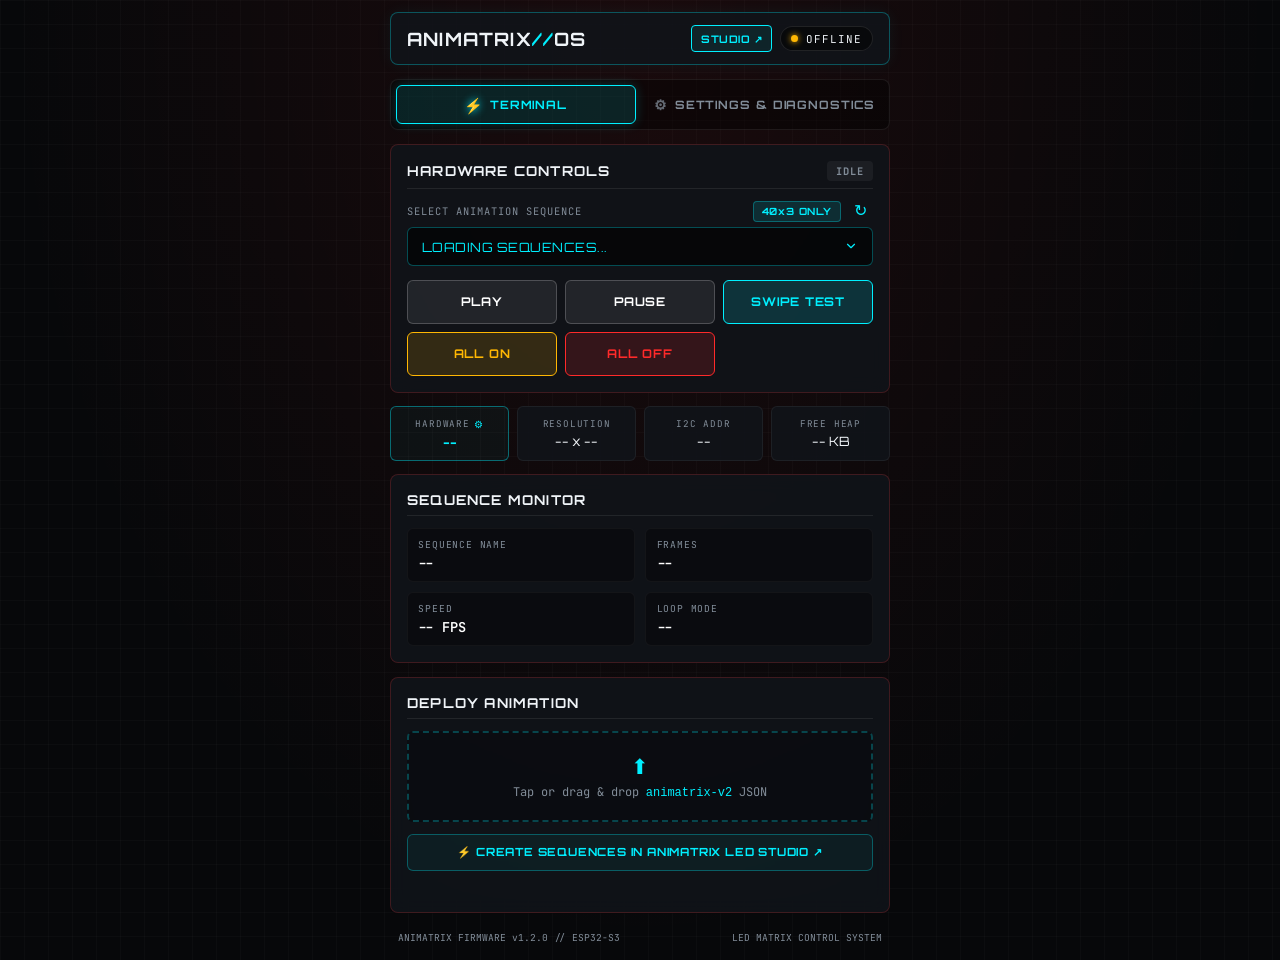
==== commit ba38f149: "added diagnostics to web ui to help with LED matrix assembly, fixed bad cylon-sweep animation for th" ====
--- a/firmware/animatrix/data/index.html
+++ b/firmware/animatrix/data/index.html
@@ -27,7 +27,17 @@
             </div>
         </header>
 
-        <!-- Default SSID Customization Prompt Banner -->
+        <!-- Navigation Tabs -->
+        <nav class="hud-nav-tabs">
+            <button class="hud-tab active" id="tabTerminal" onclick="switchView('terminal')">
+                <span class="tab-icon">⚡</span> TERMINAL
+            </button>
+            <button class="hud-tab" id="tabSettings" onclick="switchView('settings')">
+                <span class="tab-icon">⚙</span> SETTINGS &amp; DIAGNOSTICS
+            </button>
+        </nav>
+
+        <!-- Default SSID Customization Prompt Banner (visible on both pages) -->
         <div class="ssid-prompt-banner" id="ssidPromptBanner" style="display: none;">
             <div class="ssid-prompt-header">
                 <div class="ssid-prompt-title">
@@ -44,101 +54,170 @@
             </div>
         </div>
 
-        <!-- Primary Hardware Controls & Sequence Picker (Top Section) -->
-        <section class="panel control-panel">
-            <div class="panel-header">
-                <h2>HARDWARE CONTROLS</h2>
-                <div class="play-state-indicator" id="playStateBadge">IDLE</div>
-            </div>
-
-            <!-- Stored Animation Selector -->
-            <div class="sequence-select-container">
-                <div class="select-header">
-                    <label for="animSelect">SELECT ANIMATION SEQUENCE</label>
-                    <div class="select-actions">
-                        <button id="filterToggleBtn" class="btn-filter-toggle" onclick="toggleMatrixFilter()" title="Filter by active matrix resolution">40x3 ONLY</button>
-                        <button class="btn-refresh" onclick="fetchAnimationList()" title="Refresh animation list">↻</button>
-                    </div>
-                </div>
-                <select id="animSelect" class="cyber-select" onchange="onAnimationSelected(this.value)">
-                    <option value="">LOADING SEQUENCES...</option>
-                </select>
-            </div>
-
-            <!-- Action Buttons Grid -->
-            <div class="btn-grid">
-                <button class="btn btn-action" id="btnPlay" onclick="triggerAction('play')">PLAY</button>
-                <button class="btn btn-action" id="btnPause" onclick="triggerAction('pause')">PAUSE</button>
-                <button class="btn btn-accent" onclick="triggerAction('test')">SWIPE TEST</button>
-                <button class="btn btn-warning" onclick="triggerAction('all_on')">ALL ON</button>
-                <button class="btn btn-danger" onclick="triggerAction('all_off')">ALL OFF</button>
+        <!-- ===================================================================
+             VIEW 1: TERMINAL (Hardware Controls, Telemetry, Sequence, Upload)
+             =================================================================== -->
+        <main class="hud-view active-view" id="viewTerminal">
+            <!-- Primary Hardware Controls & Sequence Picker (Top Section) -->
+            <section class="panel control-panel">
+                <div class="panel-header">
+                    <h2>HARDWARE CONTROLS</h2>
+                    <div class="play-state-indicator" id="playStateBadge">IDLE</div>
+                </div>
+
+                <!-- Stored Animation Selector -->
+                <div class="sequence-select-container">
+                    <div class="select-header">
+                        <label for="animSelect">SELECT ANIMATION SEQUENCE</label>
+                        <div class="select-actions">
+                            <button id="filterToggleBtn" class="btn-filter-toggle" onclick="toggleMatrixFilter()" title="Filter by active matrix resolution">40x3 ONLY</button>
+                            <button class="btn-refresh" onclick="fetchAnimationList()" title="Refresh animation list">↻</button>
+                        </div>
+                    </div>
+                    <select id="animSelect" class="cyber-select" onchange="onAnimationSelected(this.value)">
+                        <option value="">LOADING SEQUENCES...</option>
+                    </select>
+                </div>
+
+                <!-- Action Buttons Grid -->
+                <div class="btn-grid">
+                    <button class="btn btn-action" id="btnPlay" onclick="triggerAction('play')">PLAY</button>
+                    <button class="btn btn-action" id="btnPause" onclick="triggerAction('pause')">PAUSE</button>
+                    <button class="btn btn-accent" onclick="triggerAction('test')">SWIPE TEST</button>
+                    <button class="btn btn-warning" onclick="triggerAction('all_on')">ALL ON</button>
+                    <button class="btn btn-danger" onclick="triggerAction('all_off')">ALL OFF</button>
+                </div>
+            </section>
+
+            <!-- Hardware Telemetry Bar -->
+            <div class="telemetry-bar">
+                <div class="telemetry-item interactive" onclick="scrollToHardware()" title="Tap to configure hardware target in Settings">
+                    <span class="label">HARDWARE <span class="edit-icon">⚙</span></span>
+                    <span class="value highlight-val" id="matrixType">--</span>
+                </div>
+                <div class="telemetry-item">
+                    <span class="label">RESOLUTION</span>
+                    <span class="value" id="matrixRes">-- x --</span>
+                </div>
+                <div class="telemetry-item">
+                    <span class="label">I2C ADDR</span>
+                    <span class="value" id="i2cAddr">--</span>
+                </div>
+                <div class="telemetry-item">
+                    <span class="label">FREE HEAP</span>
+                    <span class="value" id="freeHeap">-- KB</span>
+                </div>
+            </div>
+
+            <!-- Live Sequence Monitor -->
+            <section class="panel monitor-panel">
+                <div class="panel-header">
+                    <h2>SEQUENCE MONITOR</h2>
+                </div>
+                <div class="anim-meta-grid">
+                    <div class="meta-field">
+                        <span class="meta-label">SEQUENCE NAME</span>
+                        <span class="meta-val" id="animName">--</span>
+                    </div>
+                    <div class="meta-field">
+                        <span class="meta-label">FRAMES</span>
+                        <span class="meta-val" id="animFrames">--</span>
+                    </div>
+                    <div class="meta-field">
+                        <span class="meta-label">SPEED</span>
+                        <span class="meta-val" id="animFps">-- FPS</span>
+                    </div>
+                    <div class="meta-field">
+                        <span class="meta-label">LOOP MODE</span>
+                        <span class="meta-val" id="animLoop">--</span>
+                    </div>
+                </div>
+            </section>
+
+            <!-- Deploy Animation Upload -->
+            <section class="panel upload-panel">
+                <div class="panel-header">
+                    <h2>DEPLOY ANIMATION</h2>
+                </div>
+                <div class="drop-zone" id="dropZone">
+                    <div class="drop-icon">⬆</div>
+                    <p>Tap or drag & drop <code>animatrix-v2</code> JSON</p>
+                    <input type="file" id="fileInput" accept=".json" style="display:none">
+                </div>
+                <div class="studio-banner">
+                    <a href="https://joymonkey.github.io/animatrix/" target="_blank" rel="noopener noreferrer" class="studio-banner-link">
+                        ⚡ CREATE SEQUENCES IN ANIMATRIX LED STUDIO ↗
+                    </a>
+                </div>
+                <div id="statusMessage" class="status-msg"></div>
+            </section>
+        </main>
+
+        <!-- ===================================================================
+             VIEW 2: SETTINGS & DIAGNOSTICS (Probe Debugger, Hardware, Wi-Fi)
+             =================================================================== -->
+        <main class="hud-view" id="viewSettings" style="display: none;">
+            <!-- Interactive Single LED Probe / Hardware Debugger -->
+            <section class="panel probe-panel" id="probeSection">
+                <div class="panel-header">
+                    <h2>SINGLE LED PROBE // HARDWARE DEBUGGER</h2>
+                    <div class="probe-mode-badge" id="probeStatusBadge">READY</div>
+                </div>
+            <p class="panel-desc">
+                Cycle through each LED one at a time to isolate solder bridges or reversed diodes. Use the buttons below or your keyboard's <strong>Up/Down (↑/↓)</strong> or <strong>Left/Right (←/→)</strong> arrow keys.
+            </p>
+
+            <!-- Diagnostic Readout Card -->
+            <div class="probe-card">
+                <div class="probe-card-grid">
+                    <div class="probe-stat-box">
+                        <span class="probe-label">DIODE</span>
+                        <span class="probe-val highlight-cyan" id="probeDiodeVal">D1</span>
+                    </div>
+                    <div class="probe-stat-box">
+                        <span class="probe-label">COORDINATE</span>
+                        <span class="probe-val" id="probeCoordVal">Col 1, Row 1 (Top)</span>
+                    </div>
+                    <div class="probe-stat-box wide">
+                        <span class="probe-label">CHARLIEPLEX NET PAIR & PINS</span>
+                        <span class="probe-val highlight-amber" id="probeNetVal">Anode: CA9 (Pin 1) ➔ Cathode: CA8 (Pin 28)</span>
+                    </div>
+                </div>
+                <div class="probe-hint-bar" id="probeHintVal">
+                    Matrix A (Cols 1–20) • If another LED glows unexpectedly, check for solder bridges on CA9 (Pin 1) or CA8 (Pin 28).
+                </div>
+            </div>
+
+            <!-- Controls -->
+            <div class="probe-controls-row">
+                <button class="btn btn-action probe-nav-btn" id="btnProbePrev" onclick="stepProbe(-1)" title="Previous LED (Down or Left Arrow)">
+                    ◀ PREV (↓)
+                </button>
+                <div class="probe-stepper-center">
+                    <input type="range" id="probeSlider" min="1" max="120" value="1" class="cyber-slider" oninput="onProbeSliderChange(this.value)">
+                    <div class="probe-slider-label">
+                        LED <span id="probeIndexDisplay" class="highlight-cyan">1</span> OF <span id="probeMaxDisplay">120</span>
+                    </div>
+                </div>
+                <button class="btn btn-action probe-nav-btn" id="btnProbeNext" onclick="stepProbe(1)" title="Next LED (Up or Right Arrow)">
+                    NEXT (↑) ▶
+                </button>
+                <button class="btn btn-danger probe-off-btn" onclick="probeAllOff()" title="Turn all LEDs off (Space or Esc)">
+                    ALL OFF
+                </button>
+            </div>
+
+            <!-- Interactive Clickable Matrix Grid -->
+            <div class="probe-grid-wrapper">
+                <div class="probe-grid-header">
+                    <span>CLICK OR TAP ANY LED TO PROBE DIRECTLY:</span>
+                    <span id="gridHoverInfo" class="grid-hover-text"></span>
+                </div>
+                <div class="probe-matrix-grid" id="probeMatrixGrid"></div>
             </div>
         </section>
 
-        <!-- Hardware Telemetry Bar -->
-        <div class="telemetry-bar">
-            <div class="telemetry-item interactive" onclick="scrollToHardware()" title="Tap to configure hardware target">
-                <span class="label">HARDWARE <span class="edit-icon">↓</span></span>
-                <span class="value highlight-val" id="matrixType">--</span>
-            </div>
-            <div class="telemetry-item">
-                <span class="label">RESOLUTION</span>
-                <span class="value" id="matrixRes">-- x --</span>
-            </div>
-            <div class="telemetry-item">
-                <span class="label">I2C ADDR</span>
-                <span class="value" id="i2cAddr">--</span>
-            </div>
-            <div class="telemetry-item">
-                <span class="label">FREE HEAP</span>
-                <span class="value" id="freeHeap">-- KB</span>
-            </div>
-        </div>
-
-        <!-- Live Sequence Monitor -->
-        <section class="panel monitor-panel">
-            <div class="panel-header">
-                <h2>SEQUENCE MONITOR</h2>
-            </div>
-            <div class="anim-meta-grid">
-                <div class="meta-field">
-                    <span class="meta-label">SEQUENCE NAME</span>
-                    <span class="meta-val" id="animName">--</span>
-                </div>
-                <div class="meta-field">
-                    <span class="meta-label">FRAMES</span>
-                    <span class="meta-val" id="animFrames">--</span>
-                </div>
-                <div class="meta-field">
-                    <span class="meta-label">SPEED</span>
-                    <span class="meta-val" id="animFps">-- FPS</span>
-                </div>
-                <div class="meta-field">
-                    <span class="meta-label">LOOP MODE</span>
-                    <span class="meta-val" id="animLoop">--</span>
-                </div>
-            </div>
-        </section>
-
-        <!-- Deploy Animation Upload -->
-        <section class="panel upload-panel">
-            <div class="panel-header">
-                <h2>DEPLOY ANIMATION</h2>
-            </div>
-            <div class="drop-zone" id="dropZone">
-                <div class="drop-icon">⬆</div>
-                <p>Tap or drag & drop <code>animatrix-v2</code> JSON</p>
-                <input type="file" id="fileInput" accept=".json" style="display:none">
-            </div>
-            <div class="studio-banner">
-                <a href="https://joymonkey.github.io/animatrix/" target="_blank" rel="noopener noreferrer" class="studio-banner-link">
-                    ⚡ CREATE SEQUENCES IN ANIMATRIX LED STUDIO ↗
-                </a>
-            </div>
-            <div id="statusMessage" class="status-msg"></div>
-        </section>
-
-        <!-- Matrix Hardware Target Selection (Bottom) -->
+        <!-- Matrix Hardware Target Selection -->
         <section class="panel hardware-panel" id="hardwareSection">
             <div class="panel-header">
                 <h2>HARDWARE TARGET</h2>
@@ -154,7 +233,7 @@
             <p class="panel-desc">Hardware selection is saved to non-volatile storage (NVS) and persists across power cycles.</p>
         </section>
 
-        <!-- Wi-Fi Access Point Customization (Bottom) -->
+        <!-- Wi-Fi Access Point Customization -->
         <section class="panel wifi-panel" id="wifiSection">
             <div class="panel-header">
                 <h2>WI-FI ACCESS POINT</h2>
@@ -169,6 +248,7 @@
             </div>
             <p class="panel-desc">Saved to NVS flash. Updating reboots the system to broadcast the new SSID name.</p>
         </section>
+    </main>
 
         <!-- Footer -->
         <footer class="hud-footer">
--- a/firmware/animatrix/data/style.css
+++ b/firmware/animatrix/data/style.css
@@ -125,6 +125,80 @@
     box-shadow: 0 0 6px var(--green-glow);
 }
 
+/* Navigation Tabs */
+.hud-nav-tabs {
+    display: flex;
+    gap: 0.5rem;
+    background: rgba(0, 0, 0, 0.4);
+    padding: 0.3rem;
+    border-radius: 8px;
+    border: 1px solid rgba(255, 255, 255, 0.08);
+}
+
+.hud-tab {
+    flex: 1;
+    display: flex;
+    align-items: center;
+    justify-content: center;
+    gap: 0.45rem;
+    padding: 0.65rem 0.5rem;
+    background: transparent;
+    color: var(--text-muted);
+    border: 1px solid transparent;
+    border-radius: 6px;
+    font-family: var(--font-heading);
+    font-size: 0.72rem;
+    font-weight: 700;
+    letter-spacing: 0.9px;
+    cursor: pointer;
+    transition: all 0.2s ease;
+    user-select: none;
+}
+
+.hud-tab .tab-icon {
+    font-size: 0.85rem;
+    opacity: 0.75;
+    transition: transform 0.2s ease, opacity 0.2s ease;
+}
+
+.hud-tab:hover {
+    color: var(--text-primary);
+    background: rgba(255, 255, 255, 0.05);
+}
+
+.hud-tab.active {
+    color: var(--cyan-glow);
+    background: rgba(0, 240, 255, 0.12);
+    border-color: var(--cyan-glow);
+    box-shadow: 0 0 12px rgba(0, 240, 255, 0.2);
+}
+
+.hud-tab.active .tab-icon {
+    opacity: 1;
+    transform: scale(1.1);
+    filter: drop-shadow(0 0 4px var(--cyan-glow));
+}
+
+/* View Containers */
+.hud-view {
+    display: flex;
+    flex-direction: column;
+    gap: 0.85rem;
+    width: 100%;
+    animation: fadeInView 0.2s ease;
+}
+
+@keyframes fadeInView {
+    from {
+        opacity: 0;
+        transform: translateY(4px);
+    }
+    to {
+        opacity: 1;
+        transform: translateY(0);
+    }
+}
+
 /* Panels */
 .panel {
     background: var(--card-bg);
@@ -749,3 +823,214 @@
         font-size: 1rem;
     }
 }
+
+/* ==============================================================================
+   Single LED Probe & Hardware Debugger Styles
+   ============================================================================== */
+.probe-panel {
+    border-color: rgba(0, 240, 255, 0.25);
+    background: linear-gradient(135deg, rgba(8, 14, 28, 0.85) 0%, rgba(12, 22, 40, 0.75) 100%);
+}
+
+.probe-mode-badge {
+    font-family: var(--font-heading);
+    font-size: 0.65rem;
+    padding: 0.2rem 0.6rem;
+    border-radius: 4px;
+    background: rgba(0, 240, 255, 0.15);
+    color: var(--cyan-glow);
+    border: 1px solid rgba(0, 240, 255, 0.4);
+    letter-spacing: 1px;
+}
+
+.probe-card {
+    background: rgba(0, 0, 0, 0.45);
+    border: 1px solid rgba(0, 240, 255, 0.15);
+    border-radius: 8px;
+    padding: 0.85rem;
+    margin-bottom: 0.9rem;
+    box-shadow: inset 0 0 15px rgba(0, 0, 0, 0.6);
+}
+
+.probe-card-grid {
+    display: grid;
+    grid-template-columns: 1fr 1.3fr;
+    gap: 0.6rem;
+    margin-bottom: 0.65rem;
+}
+
+.probe-stat-box {
+    background: rgba(255, 255, 255, 0.02);
+    border: 1px solid rgba(255, 255, 255, 0.05);
+    padding: 0.5rem 0.65rem;
+    border-radius: 6px;
+    display: flex;
+    flex-direction: column;
+    gap: 0.15rem;
+}
+
+.probe-stat-box.wide {
+    grid-column: span 2;
+}
+
+.probe-label {
+    font-size: 0.58rem;
+    color: var(--text-muted);
+    letter-spacing: 0.8px;
+}
+
+.probe-val {
+    font-family: var(--font-mono);
+    font-size: 0.88rem;
+    font-weight: 600;
+    color: #fff;
+    white-space: nowrap;
+    overflow: hidden;
+    text-overflow: ellipsis;
+}
+
+.highlight-cyan {
+    color: var(--cyan-glow);
+    text-shadow: 0 0 8px rgba(0, 240, 255, 0.4);
+}
+
+.highlight-amber {
+    color: #ffb703;
+    text-shadow: 0 0 8px rgba(255, 183, 3, 0.35);
+}
+
+.probe-hint-bar {
+    font-size: 0.68rem;
+    color: #a0aec0;
+    background: rgba(0, 240, 255, 0.05);
+    padding: 0.45rem 0.6rem;
+    border-radius: 5px;
+    border-left: 3px solid var(--cyan-glow);
+    line-height: 1.35;
+}
+
+.probe-controls-row {
+    display: flex;
+    align-items: center;
+    gap: 0.6rem;
+    margin-bottom: 0.9rem;
+    flex-wrap: wrap;
+}
+
+.probe-nav-btn {
+    flex: 1 1 120px;
+    min-height: 44px;
+    font-size: 0.78rem;
+}
+
+.probe-off-btn {
+    flex: 0 0 auto;
+    min-height: 44px;
+    padding: 0 1rem;
+    font-size: 0.75rem;
+}
+
+.probe-stepper-center {
+    flex: 2 1 200px;
+    display: flex;
+    flex-direction: column;
+    gap: 0.3rem;
+    align-items: center;
+}
+
+.cyber-slider {
+    width: 100%;
+    -webkit-appearance: none;
+    height: 6px;
+    border-radius: 3px;
+    background: rgba(255, 255, 255, 0.1);
+    outline: none;
+    cursor: pointer;
+}
+
+.cyber-slider::-webkit-slider-thumb {
+    -webkit-appearance: none;
+    width: 18px;
+    height: 18px;
+    border-radius: 50%;
+    background: var(--cyan-glow);
+    box-shadow: 0 0 8px var(--cyan-glow);
+    cursor: pointer;
+}
+
+.cyber-slider::-moz-range-thumb {
+    width: 18px;
+    height: 18px;
+    border-radius: 50%;
+    background: var(--cyan-glow);
+    box-shadow: 0 0 8px var(--cyan-glow);
+    cursor: pointer;
+    border: none;
+}
+
+.probe-slider-label {
+    font-family: var(--font-heading);
+    font-size: 0.72rem;
+    color: var(--text-muted);
+    letter-spacing: 0.8px;
+}
+
+.probe-grid-wrapper {
+    background: rgba(0, 0, 0, 0.35);
+    border: 1px solid rgba(255, 255, 255, 0.05);
+    border-radius: 6px;
+    padding: 0.65rem;
+}
+
+.probe-grid-header {
+    display: flex;
+    justify-content: space-between;
+    align-items: center;
+    font-size: 0.6rem;
+    color: var(--text-muted);
+    margin-bottom: 0.5rem;
+    letter-spacing: 0.6px;
+}
+
+.grid-hover-text {
+    color: var(--cyan-glow);
+    font-family: var(--font-mono);
+    font-weight: 600;
+}
+
+.probe-matrix-grid {
+    display: grid;
+    gap: 2px;
+    overflow-x: auto;
+    padding: 4px 2px;
+}
+
+.probe-matrix-grid::-webkit-scrollbar {
+    height: 6px;
+}
+.probe-matrix-grid::-webkit-scrollbar-thumb {
+    background: rgba(0, 240, 255, 0.3);
+    border-radius: 3px;
+}
+
+.probe-pixel-cell {
+    width: 14px;
+    height: 14px;
+    background: rgba(255, 255, 255, 0.07);
+    border-radius: 2px;
+    cursor: pointer;
+    transition: all 0.15s ease;
+}
+
+.probe-pixel-cell:hover {
+    background: rgba(0, 240, 255, 0.4);
+    transform: scale(1.15);
+}
+
+.probe-pixel-cell.active-probe {
+    background: var(--cyan-glow);
+    box-shadow: 0 0 10px var(--cyan-glow), 0 0 4px #fff;
+    transform: scale(1.2);
+    z-index: 2;
+}
+
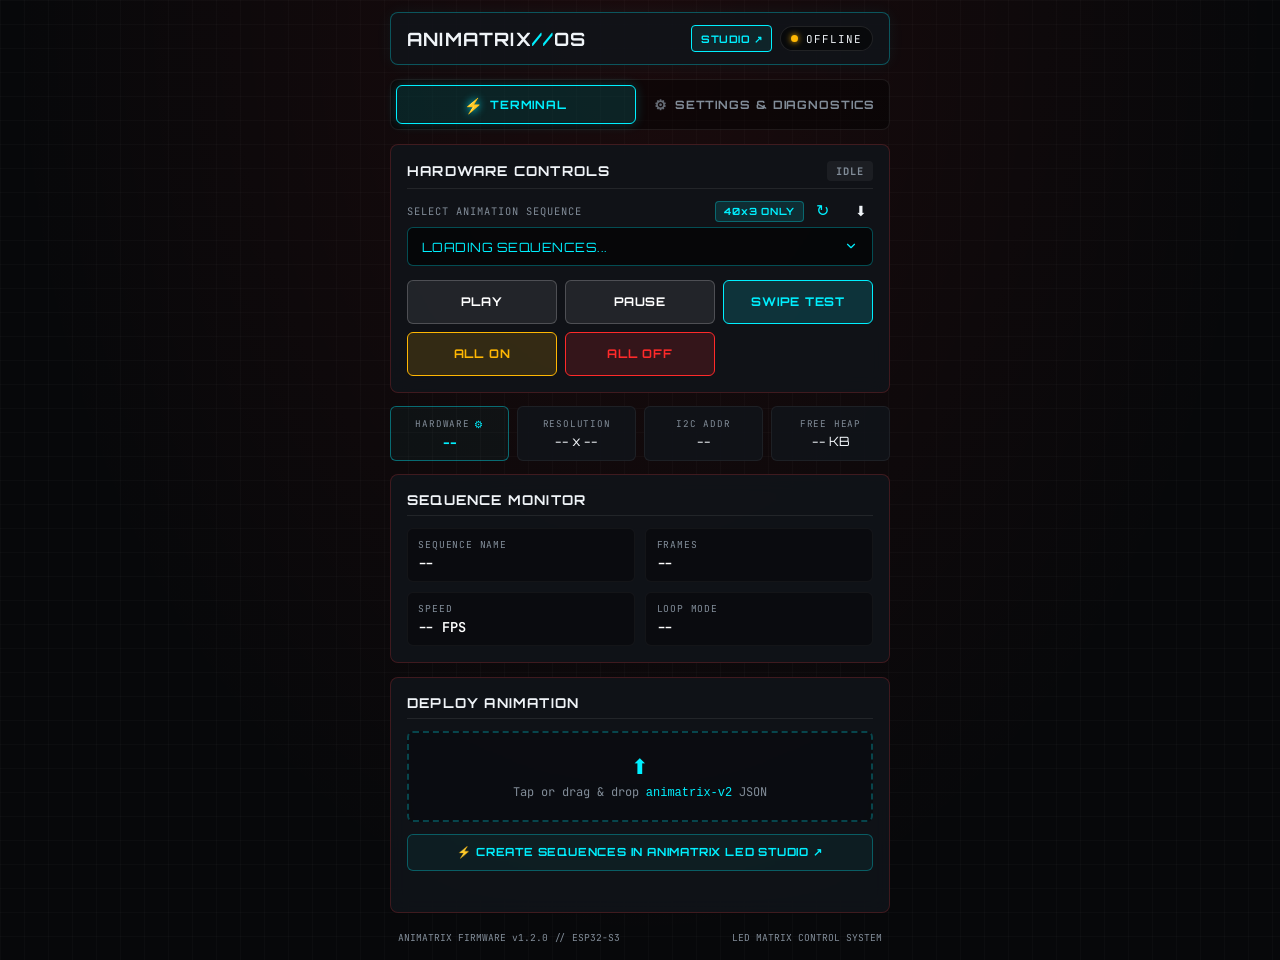
==== commit a9c83a0e: "added firmware update option over the wifi ui" ====
--- a/firmware/animatrix/data/index.html
+++ b/firmware/animatrix/data/index.html
@@ -10,6 +10,23 @@
     <link href="https://fonts.googleapis.com/css2?family=Orbitron:wght@500;700;900&family=JetBrains+Mono:wght@400;600&display=swap" rel="stylesheet">
 </head>
 <body>
+    <!-- Captive Portal Overlay -->
+    <div id="captivePortalWarning" style="display:none; position:fixed; top:0; left:0; width:100%; height:100%; z-index:9999; background: var(--bg-dark); padding: 30px; text-align: center; flex-direction: column; justify-content: center; align-items: center; box-sizing: border-box;">
+        <h1 style="color: var(--accent-pink); font-size: 24px; margin-bottom: 10px;">⚠️ BROWSER RESTRICTED</h1>
+        <p style="color: var(--text-primary); font-family: var(--font-mono); font-size: 14px; margin-bottom: 20px; max-width: 400px;">You are viewing this inside a temporary Wi-Fi login screen which blocks file uploads and downloads.</p>
+        <div style="background: rgba(255,255,255,0.05); border: 1px solid var(--accent-cyan); padding: 20px; border-radius: 8px; text-align: left; max-width: 400px; width: 100%;">
+            <p style="color: var(--accent-cyan); font-weight: bold; margin-top:0; font-family: var(--font-mono);">HOW TO FIX THIS:</p>
+            <ol style="color: var(--text-secondary); font-size: 13px; line-height: 1.5; padding-left: 20px; margin-bottom:0;">
+                <li style="margin-bottom:10px;">Select <b>"Use this network as is"</b> or <b>"Keep Wi-Fi connection"</b> in the top right menu to close this screen.</li>
+                <li style="margin-bottom:10px;">Temporarily <b>turn off Mobile Data</b> on your phone.</li>
+                <li>Open your real browser (Chrome/Safari) and go to <br><b>http://192.168.4.1</b></li>
+            </ol>
+        </div>
+        
+        <button onclick="forceNativeBrowser()" class="btn btn-accent" style="margin-top: 30px; padding: 16px 32px; font-size: 16px; font-weight: bold; width: 100%; max-width: 400px; box-shadow: 0 0 15px var(--accent-cyan);">🚀 OPEN NATIVE BROWSER</button>
+        
+        <button onclick="document.getElementById('captivePortalWarning').style.display='none';" class="btn" style="margin-top: 15px; padding: 10px 20px; background: rgba(255,0,0,0.05); border: 1px solid var(--accent-pink); font-size: 11px; opacity: 0.8;">I UNDERSTAND (Dismiss)</button>
+    </div>
     <div class="hud-container">
         <!-- Header -->
         <header class="hud-header">
@@ -72,6 +89,7 @@
                         <div class="select-actions">
                             <button id="filterToggleBtn" class="btn-filter-toggle" onclick="toggleMatrixFilter()" title="Filter by active matrix resolution">40x3 ONLY</button>
                             <button class="btn-refresh" onclick="fetchAnimationList()" title="Refresh animation list">↻</button>
+                            <button class="btn-refresh" onclick="downloadCurrentAnimation()" title="Download selected sequence" style="color:var(--accent-cyan); font-size:14px; margin-left:6px;">⬇</button>
                         </div>
                     </div>
                     <select id="animSelect" class="cyber-select" onchange="onAnimationSelected(this.value)">
@@ -139,11 +157,11 @@
                 <div class="panel-header">
                     <h2>DEPLOY ANIMATION</h2>
                 </div>
-                <div class="drop-zone" id="dropZone">
+                <label class="drop-zone" id="dropZone" for="fileInput" style="display:block; cursor:pointer;">
                     <div class="drop-icon">⬆</div>
                     <p>Tap or drag & drop <code>animatrix-v2</code> JSON</p>
                     <input type="file" id="fileInput" accept=".json" style="display:none">
-                </div>
+                </label>
                 <div class="studio-banner">
                     <a href="https://joymonkey.github.io/animatrix/" target="_blank" rel="noopener noreferrer" class="studio-banner-link">
                         ⚡ CREATE SEQUENCES IN ANIMATRIX LED STUDIO ↗
@@ -248,6 +266,22 @@
             </div>
             <p class="panel-desc">Saved to NVS flash. Updating reboots the system to broadcast the new SSID name.</p>
         </section>
+
+        <!-- System Firmware Updates (OTA) -->
+        <section class="panel ota-panel" id="otaSection">
+            <div class="panel-header">
+                <h2>FIRMWARE UPDATE (OTA)</h2>
+            </div>
+            <div class="hardware-select-row" style="flex-direction: column; align-items: flex-start; gap: 12px;">
+                <p class="panel-desc" style="margin-top:0;">Upload a pre-compiled <code>firmware.bin</code> or <code>littlefs.bin</code> over Wi-Fi. This safely preserves all your NVS settings and animations.</p>
+                <label class="drop-zone" id="otaDropZone" for="otaFileInput" style="width: 100%; border: 1px dashed var(--accent-cyan); background: rgba(0, 240, 255, 0.05); padding: 24px 16px; text-align: center; cursor: pointer; border-radius: 6px; display: flex; flex-direction: column; align-items: center; gap: 12px;">
+                    <div class="btn btn-accent" style="pointer-events: none; width: 100%; max-width: 250px; font-size: 13px; padding: 12px;">SELECT FIRMWARE (.bin)</div>
+                    <p style="color: var(--text-primary); font-family: var(--font-mono); font-size: 10px; margin: 0; opacity: 0.7;">(Tap to browse phone files, or drag & drop on PC)</p>
+                    <input type="file" id="otaFileInput" accept=".bin" style="display:none">
+                </label>
+                <div id="otaStatusMsg" class="status-msg" style="width:100%; text-align:center; font-family:var(--font-mono); font-size:11px;"></div>
+            </div>
+        </section>
     </main>
 
         <!-- Footer -->
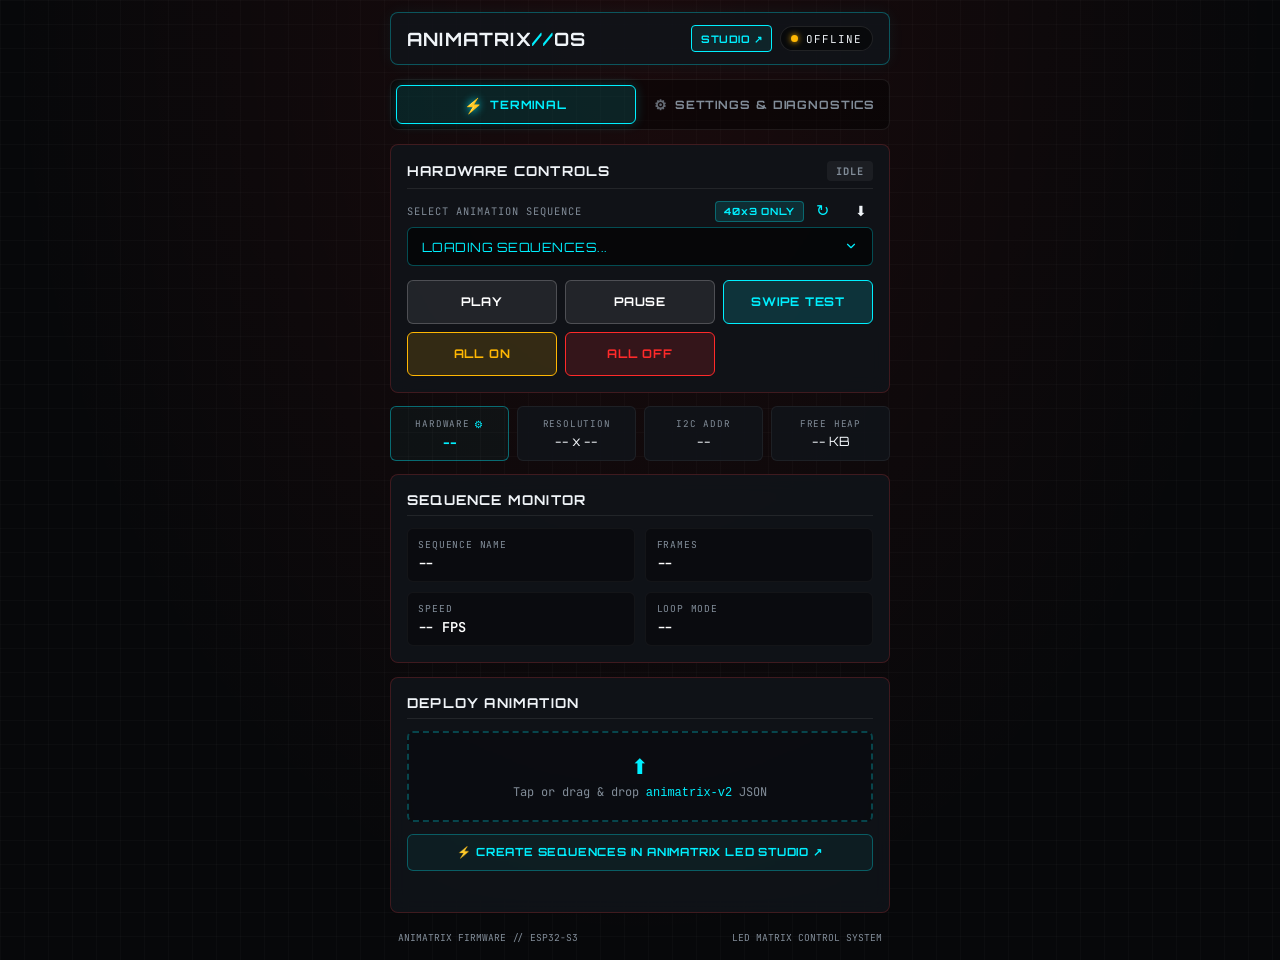
==== commit 0f57fae7: "feat(firmware): audio visualizers, single-binary provisioning, and brightness controls - Add I2S mic" ====
--- a/firmware/animatrix/data/index.html
+++ b/firmware/animatrix/data/index.html
@@ -235,6 +235,22 @@
             </div>
         </section>
 
+        <!-- Display Brightness Ceiling Limit -->
+        <section class="panel brightness-panel" id="brightnessSection">
+            <div class="panel-header">
+                <h2>MAX DISPLAY BRIGHTNESS</h2>
+                <span class="save-indicator" id="brightnessIndicator">PERSISTED</span>
+            </div>
+            <div class="hardware-select-row" style="flex-direction: column; align-items: stretch; gap: 8px;">
+                <div style="display: flex; justify-content: space-between; font-family: var(--font-mono); font-size: 11px;">
+                    <span>OUTPUT CEILING:</span>
+                    <span id="brightnessValueLabel" style="color: var(--accent-cyan); font-weight: bold;">70% (179/255)</span>
+                </div>
+                <input type="range" id="brightnessSlider" min="26" max="255" value="179" class="cyber-slider" oninput="onBrightnessSliderInput(this.value)" onchange="onBrightnessSliderChange(this.value)">
+            </div>
+            <p class="panel-desc">Limits overall driver current to prevent the IS31FL3731 driver chip from overheating during full matrix illumination. Saved to NVS.</p>
+        </section>
+
         <!-- Matrix Hardware Target Selection -->
         <section class="panel hardware-panel" id="hardwareSection">
             <div class="panel-header">
@@ -267,13 +283,31 @@
             <p class="panel-desc">Saved to NVS flash. Updating reboots the system to broadcast the new SSID name.</p>
         </section>
 
+        <!-- Default Startup Behavior -->
+        <section class="panel">
+            <div class="panel-header">
+                <h2>DEFAULT STARTUP BEHAVIOR</h2>
+            </div>
+            <div class="hardware-select-row">
+                <label for="startupSelect">POWER ON STATE:</label>
+                <div class="input-with-btn">
+                    <select id="startupSelect" class="cyber-select" onchange="selectStartupMode(this.value)">
+                        <option value="playlist">PLAY STARTUP PLAYLIST</option>
+                        <option value="all_on">ALL LEDS 100% ON</option>
+                    </select>
+                    <button class="btn btn-accent" onclick="previewStartupMode()">PREVIEW</button>
+                </div>
+            </div>
+            <p class="panel-desc">Saved to NVS flash. Takes effect immediately on next power up.</p>
+        </section>
+
         <!-- System Firmware Updates (OTA) -->
         <section class="panel ota-panel" id="otaSection">
             <div class="panel-header">
                 <h2>FIRMWARE UPDATE (OTA)</h2>
             </div>
             <div class="hardware-select-row" style="flex-direction: column; align-items: flex-start; gap: 12px;">
-                <p class="panel-desc" style="margin-top:0;">Upload a pre-compiled <code>firmware.bin</code> or <code>littlefs.bin</code> over Wi-Fi. This safely preserves all your NVS settings and animations.</p>
+                <p class="panel-desc" style="margin-top:0;">Upload a pre-compiled <code>firmware.bin</code> over Wi-Fi. System files, web UI, and presets update automatically on reboot while preserving all your custom animations.</p>
                 <label class="drop-zone" id="otaDropZone" for="otaFileInput" style="width: 100%; border: 1px dashed var(--accent-cyan); background: rgba(0, 240, 255, 0.05); padding: 24px 16px; text-align: center; cursor: pointer; border-radius: 6px; display: flex; flex-direction: column; align-items: center; gap: 12px;">
                     <div class="btn btn-accent" style="pointer-events: none; width: 100%; max-width: 250px; font-size: 13px; padding: 12px;">SELECT FIRMWARE (.bin)</div>
                     <p style="color: var(--text-primary); font-family: var(--font-mono); font-size: 10px; margin: 0; opacity: 0.7;">(Tap to browse phone files, or drag & drop on PC)</p>
@@ -286,7 +320,7 @@
 
         <!-- Footer -->
         <footer class="hud-footer">
-            <span>ANIMATRIX FIRMWARE v1.2.0 // ESP32-S3</span>
+            <span id="firmwareVersionTag">ANIMATRIX FIRMWARE // ESP32-S3</span>
             <span>LED MATRIX CONTROL SYSTEM</span>
         </footer>
     </div>
